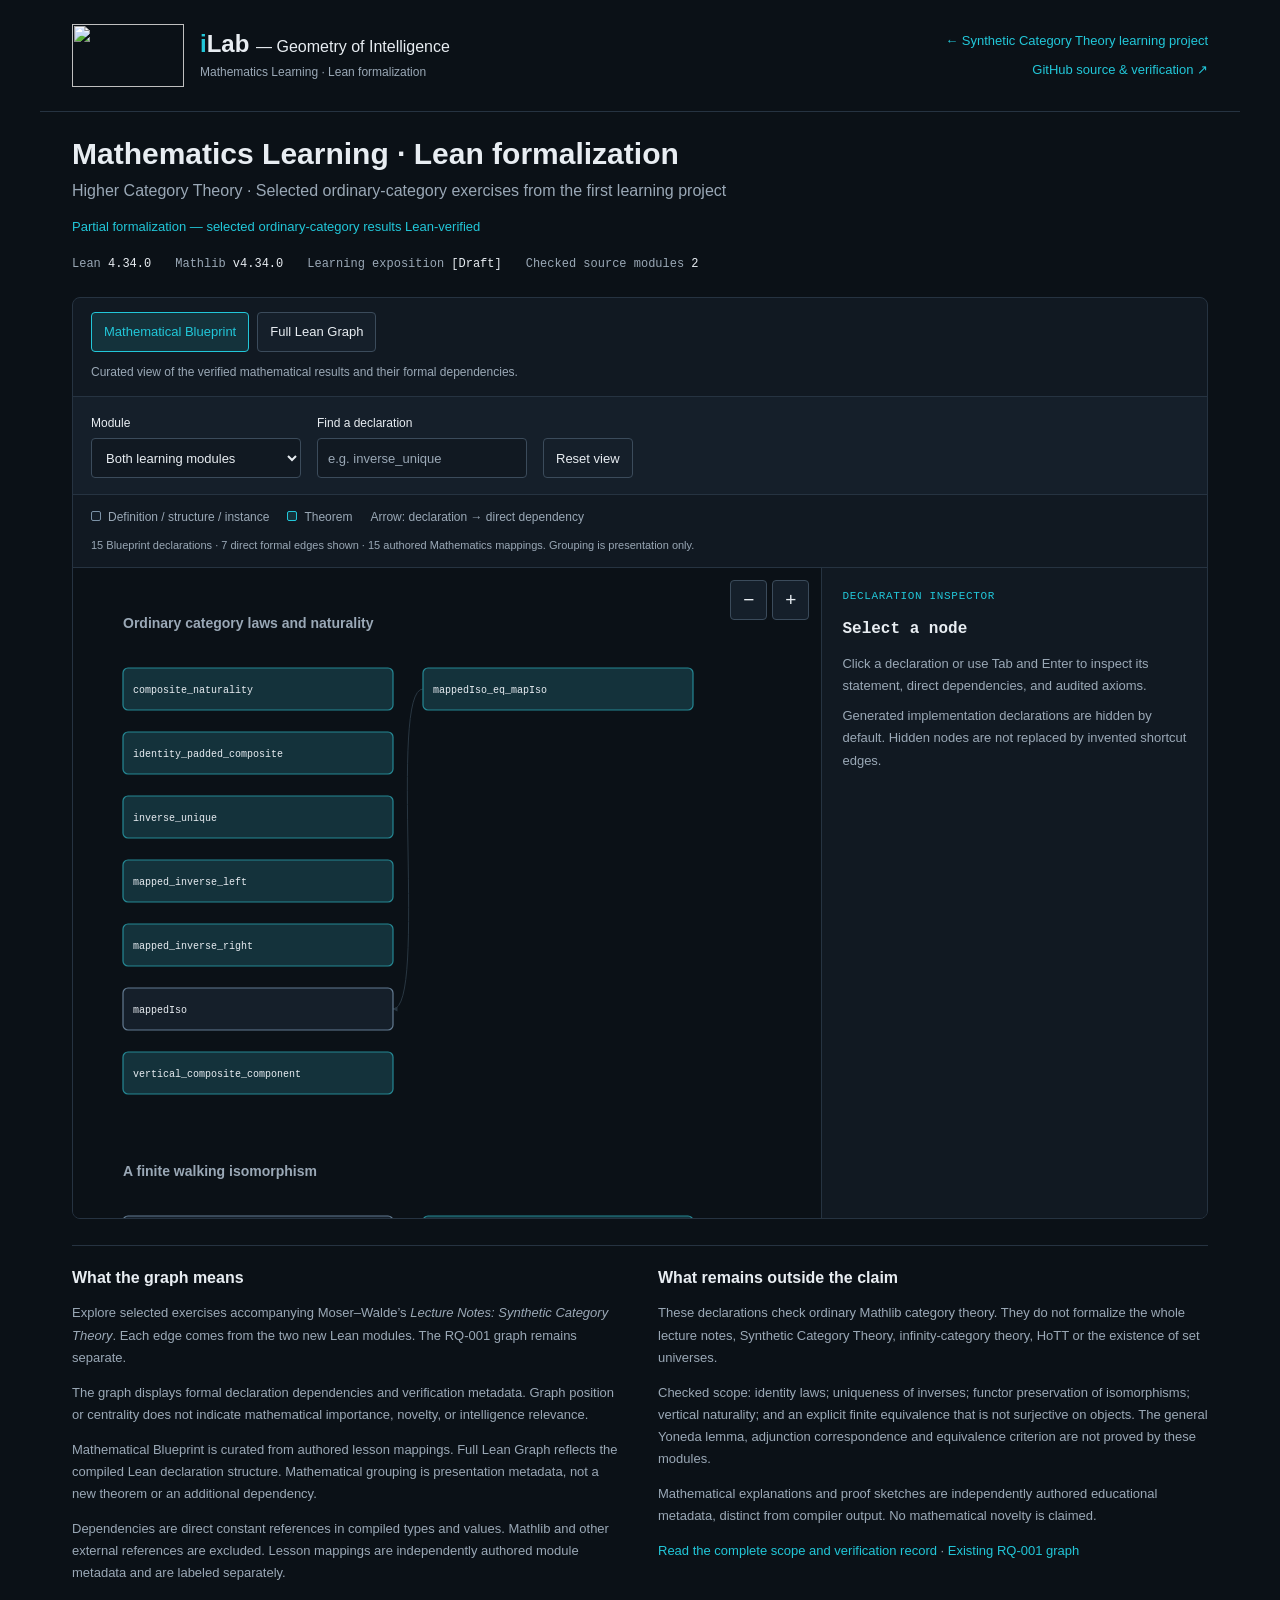
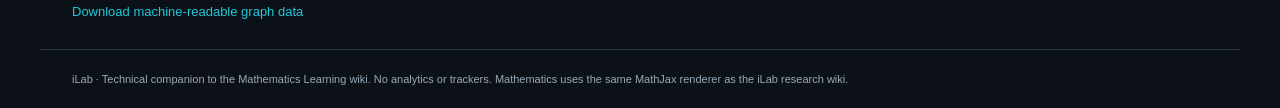
==== docs/formalization/mathematics-learning/index.html @ 1bcff3dd "Publish learning coverage, verified graph and reproducible audit evidence" ====
<!doctype html>
<html lang="en"><head><meta charset="utf-8"><meta name="viewport" content="width=device-width,initial-scale=1"><meta name="description" content="Selected ordinary category-theory exercises: checked Lean declarations, source mappings and axiom audits."><title>Mathematics Learning · Lean formalization | iLab</title><link rel="stylesheet" href="style.css"><script src="mathematics-view.js" defer></script><script src="blueprint-view.js" defer></script><script src="app.js" defer></script></head>
<body><header><a href="https://iontlab.org/" class="brand"><img src="https://iontlab.org/lib/exe/fetch.php?media=wiki:logo.png" width="112" height="63" alt=""><span class="brand-copy"><span class="wordmark"><span class="brand-i">i</span>Lab <span class="brand-name">— Geometry of Intelligence</span></span><span class="artifact-label">Mathematics Learning · Lean formalization</span></span></a><nav aria-label="Artifact navigation"><a href="https://iontlab.org/doku.php?id=mathematics_learning:higher_category_theory:synthetic_category_theory:start">← Synthetic Category Theory learning project</a><a href="https://github.com/iontlab/geometry-of-intelligence/tree/codex/mathematics-learning/formalization/mathematics-learning">GitHub source & verification ↗</a></nav></header>
<main><h1>Mathematics Learning · Lean formalization</h1><p class="subtitle">Higher Category Theory · Selected ordinary-category exercises from the first learning project</p><p class="status">Partial formalization — selected ordinary-category results Lean-verified</p><div class="facts"><span>Lean <b>4.34.0</b></span><span>Mathlib <b>v4.34.0</b></span><span>Learning exposition <b>[Draft]</b></span><span>Checked source modules <b>2</b></span></div>
<section class="explorer" aria-label="Formal declaration explorer"><div class="graph-modes" role="group" aria-label="Graph mode"><button id="mode-blueprint" type="button" aria-pressed="true">Mathematical Blueprint</button><button id="mode-lean" type="button" aria-pressed="false">Full Lean Graph</button><p id="mode-description">Curated view of the verified mathematical results and their formal dependencies.</p></div><div class="toolbar"><label>Module<select id="module"><option value="all">Both learning modules</option></select></label><label>Find a declaration<input id="search" type="search" placeholder="e.g. inverse_unique"></label><label class="check" id="generated-control" hidden><input id="generated" type="checkbox">Show generated declarations</label><button id="reset" type="button">Reset view</button></div><div class="legend"><span><i class="def"></i>Definition / structure / instance</span><span><i class="thm"></i>Theorem</span><span>Arrow: declaration → direct dependency</span></div><p id="count" role="status">Loading compiled metadata…</p><div class="workspace"><div class="diagram"><div class="zoom"><button id="zoom-out" aria-label="Zoom out">−</button><button id="zoom-in" aria-label="Zoom in">+</button></div><div id="viewport" tabindex="0" aria-label="Scrollable dependency graph"><svg id="graph" role="group" aria-label="Project-local Lean dependency graph"></svg></div></div><aside id="detail" aria-label="Declaration details"><div class="detail-label">DECLARATION INSPECTOR</div><h2>Select a node</h2><p>Click a declaration or use Tab and Enter to inspect its statement, direct dependencies, and audited axioms.</p><p>Generated implementation declarations are hidden by default. Hidden nodes are not replaced by invented shortcut edges.</p></aside></div></section>
<section class="notes"><div><h2>What the graph means</h2><p class="intro">Explore selected exercises accompanying Moser–Walde’s <em>Lecture Notes: Synthetic Category Theory</em>. Each edge comes from the two new Lean modules. The RQ-001 graph remains separate.</p><p id="disclaimer">The graph displays formal declaration dependencies and verification metadata. Graph position or centrality does not indicate mathematical importance, novelty, or intelligence relevance.</p><p>Mathematical Blueprint is curated from authored lesson mappings. Full Lean Graph reflects the compiled Lean declaration structure. Mathematical grouping is presentation metadata, not a new theorem or an additional dependency.</p><p>Dependencies are direct constant references in compiled types and values. Mathlib and other external references are excluded. Lesson mappings are independently authored module metadata and are labeled separately.</p><a href="data.json">Download machine-readable graph data</a></div><div><h2>What remains outside the claim</h2><p class="scope">These declarations check ordinary Mathlib category theory. They do not formalize the whole lecture notes, Synthetic Category Theory, infinity-category theory, HoTT or the existence of set universes.</p><p>Checked scope: identity laws; uniqueness of inverses; functor preservation of isomorphisms; vertical naturality; and an explicit finite equivalence that is not surjective on objects. The general Yoneda lemma, adjunction correspondence and equivalence criterion are not proved by these modules.</p><p>Mathematical explanations and proof sketches are independently authored educational metadata, distinct from compiler output. No mathematical novelty is claimed.</p><p><a href="https://iontlab.org/doku.php?id=mathematics_learning:higher_category_theory:synthetic_category_theory:verification">Read the complete scope and verification record</a> · <a href="https://iontlab.org/formalization/rq001/">Existing RQ-001 graph</a></p></div></section></main><footer>iLab · Technical companion to the Mathematics Learning wiki. No analytics or trackers. Mathematics uses the same MathJax renderer as the iLab research wiki.</footer></body></html>
---- docs/formalization/mathematics-learning/style.css ----
/* Artifact-local tokens matched to the live iLab DokuWiki skin, 2026-09-21. */
/* Declaration-view extension: preserve the existing graph and page skin. */
[hidden]{display:none!important}
.graph-modes{display:flex;flex-wrap:wrap;gap:8px;padding:14px 18px;border-bottom:1px solid var(--line)}
.graph-modes [aria-pressed=true]{color:var(--cyan);border-color:var(--cyan);background:#14323b}
#mode-description{flex-basis:100%;font-size:12px;color:var(--muted);margin:2px 0 0}
.detail-tabs{display:flex;flex-wrap:wrap;gap:4px;margin:16px 0;border-bottom:1px solid var(--line);padding-bottom:8px}
.detail-tabs button{flex:1;padding:8px 9px;font-size:12px}
.detail-tabs [aria-selected=true]{color:var(--cyan);border-color:var(--cyan);background:#14323b}
#detail [role=tabpanel]{min-width:0}#detail [role=tabpanel]>a{font-size:13px}
#detail .mathematics-body p{color:var(--ink);line-height:1.8}
#detail .mathematics-body .math-provenance{color:var(--muted);font-size:11px;border-top:1px solid var(--line);padding-top:12px;margin-top:20px}
.mathematics-body{min-width:0}.math-equation{overflow-x:auto;max-width:100%;padding-block:4px}
.mathematics-body mjx-container{max-width:100%}.mathematics-body mjx-container[display=true]{overflow-x:auto;overflow-y:hidden;padding-block:4px}
.universal-property{border-left:2px solid var(--cyan);padding-left:12px;margin-block:16px}
:root{color-scheme:dark;--bg:#0b1117;--surface:#111922;--raised:#151f2a;--ink:#e8edf2;--muted:#9aa8b6;--line:#263341;--cyan:#22c7d9;--orange:#ff6a4d;--code:#c8e8ee;--mono:"Cascadia Code",SFMono-Regular,Consolas,"Liberation Mono",monospace}
*{box-sizing:border-box}
body{margin:0;background:var(--bg);color:var(--ink);font:16px/1.7 -apple-system,BlinkMacSystemFont,"Segoe UI",sans-serif}
a{color:var(--cyan);text-decoration:none;text-underline-offset:3px}a:hover{text-decoration:underline}
header,main,footer{width:100%;max-width:1200px;margin-inline:auto;padding-inline:32px}
header{display:flex;align-items:center;justify-content:space-between;gap:24px;padding-block:24px}
.brand{display:flex;align-items:center;gap:16px;color:var(--ink);min-width:0}.brand:hover{text-decoration:none}.brand img{display:block;object-fit:contain;flex:0 0 auto}.brand-copy{display:flex;flex-direction:column;gap:3px}.wordmark{font-size:24px;font-weight:700;line-height:1.3}.brand-i{color:var(--cyan)}.brand-name{font-size:16px;font-weight:500}.artifact-label{font-size:12px;color:var(--muted)}
nav{display:flex;flex-direction:column;align-items:flex-end;gap:6px;font-size:13px;flex-shrink:0}
main{padding-top:22px;padding-bottom:24px;border-top:1px solid var(--line)}
h1{margin:0 0 4px;font-size:30px;line-height:1.3;font-weight:650}.subtitle{margin:0 0 12px;font-size:16px;color:var(--muted)}.status{margin:0 0 12px;font-size:13px;color:var(--cyan)}
.intro,.scope{max-width:1000px;margin:6px 0;font-size:13px;color:var(--muted)}.facts{display:flex;gap:24px;flex-wrap:wrap;margin:16px 0 22px;font:12px/1.7 var(--mono);color:var(--muted)}.facts b{color:var(--ink);font-weight:500}
.explorer{border:1px solid var(--line);background:var(--surface);border-radius:8px;overflow:hidden}.toolbar{display:flex;gap:16px;align-items:end;flex-wrap:wrap;padding:16px 18px;background:var(--raised);border-bottom:1px solid var(--line)}
label{display:flex;flex-direction:column;gap:5px;font-size:12px;font-weight:500}select,input[type=search]{height:40px;border:1px solid #3b4b5b;border-radius:4px;background:var(--surface);color:var(--ink);padding:6px 10px;font:13px -apple-system,BlinkMacSystemFont,"Segoe UI",sans-serif;max-width:100%;min-width:210px}input::placeholder{color:var(--muted)}label.check{flex-direction:row;align-items:center;min-height:40px;font-weight:400;color:var(--muted)}input[type=checkbox]{accent-color:var(--cyan);width:15px;height:15px}
button{cursor:pointer;background:var(--raised);border:1px solid #3b4b5b;border-radius:4px;min-height:40px;padding:7px 12px;color:var(--ink);font:13px -apple-system,BlinkMacSystemFont,"Segoe UI",sans-serif}button:hover{border-color:var(--cyan);color:var(--cyan)}:focus-visible{outline:2px solid var(--cyan);outline-offset:3px}
.legend{display:flex;gap:18px;flex-wrap:wrap;font-size:12px;padding:12px 18px 0;color:var(--muted)}.legend i{display:inline-block;width:10px;height:10px;margin-right:7px;border-radius:2px}.def{background:var(--raised);border:1px solid #7b91a6}.thm{background:#14323b;border:1px solid var(--cyan)}#count{margin:8px 0 12px;padding:0 18px;font-size:11px;color:var(--muted)}
.workspace{display:grid;grid-template-columns:minmax(0,1fr) minmax(310px,34%);border-top:1px solid var(--line)}.diagram{position:relative;min-width:0;background:var(--bg)}#viewport{height:650px;overflow:auto;overscroll-behavior:contain;padding:25px;scrollbar-color:#425568 var(--bg)}#graph{display:block;max-width:none}.zoom{position:absolute;right:12px;top:12px;display:flex;gap:5px;z-index:2}.zoom button{font-size:19px;padding:0 12px}
#detail{min-width:0;padding:20px;border-left:1px solid var(--line);background:var(--surface);max-height:650px;overflow:auto;overflow-wrap:anywhere;scrollbar-color:#425568 var(--surface)}.detail-label{font:11px/1.6 var(--mono);letter-spacing:.06em;color:var(--cyan)}h2{font-size:19px;line-height:1.4}#detail h2{margin:12px 0;font:600 16px/1.5 var(--mono)}#detail h3{font-size:12px;font-weight:600;letter-spacing:.04em;margin:22px 0 8px;padding-bottom:6px;border-bottom:1px solid var(--line);color:var(--ink)}#detail p,#detail li,#detail>a{font-size:13px}#detail p{margin:8px 0;color:var(--muted)}#detail pre{font:12px/1.7 var(--mono);color:var(--code);white-space:pre-wrap;overflow-wrap:anywhere;background:#1b2834;border:1px solid var(--line);padding:12px;border-radius:4px}#detail ul{padding-left:16px}#detail li::marker{color:var(--muted)}#detail li button{border:0;background:transparent;text-align:left;padding:4px 0;min-height:28px;font:12px/1.6 var(--mono);color:var(--cyan);overflow-wrap:anywhere;max-width:100%}#detail li button:hover{text-decoration:underline}
.node{cursor:pointer}.node rect{fill:var(--raised);stroke:#637b91;stroke-width:1.2}.node.theorem rect{fill:#14323b;stroke:#258894}.node text{fill:var(--ink);font:10px var(--mono);pointer-events:none}.node:hover rect,.node:focus rect{stroke:var(--cyan);stroke-width:2}.node.selected rect{stroke:var(--cyan);stroke-width:3;fill:#19343f}.edge{fill:none;stroke:#607c91;stroke-width:1;opacity:.35}.edge.active{stroke:var(--cyan);stroke-width:2;opacity:.85}#arrow path{fill:#607c91}.module-label{font:600 14px -apple-system,BlinkMacSystemFont,"Segoe UI",sans-serif;fill:var(--muted)}
.notes{display:grid;grid-template-columns:1fr 1fr;gap:36px;margin-top:26px;padding-top:8px;border-top:1px solid var(--line)}.notes h2{font-size:16px}.notes p,.notes a{font-size:13px}.notes p{color:var(--muted)}footer{border-top:1px solid var(--line);padding-block:20px;font-size:11px;color:var(--muted)}
@media(max-width:900px){header{flex-wrap:wrap;gap:14px}nav{flex-direction:row;flex-wrap:wrap;align-items:center;gap:12px 24px}}
@media(max-width:760px){header,main,footer{padding-inline:18px}header{padding-block:18px}.brand{gap:12px}.brand img{width:80px;height:45px}.wordmark{font-size:22px}.brand-name{display:block;font-size:13px}nav{gap:2px 16px;font-size:12px}nav a{padding-block:6px}h1{font-size:25px}.subtitle{font-size:14px}.facts{gap:6px 18px}.toolbar{padding:14px;gap:12px}.toolbar label:not(.check){width:100%}select,input[type=search]{width:100%;min-width:0}.workspace{grid-template-columns:1fr}#viewport{height:420px}#detail{border-left:0;border-top:1px solid var(--line);max-height:none;padding:18px}#detail li button{min-height:36px}.notes{grid-template-columns:1fr;gap:8px}.legend{gap:8px 14px}}
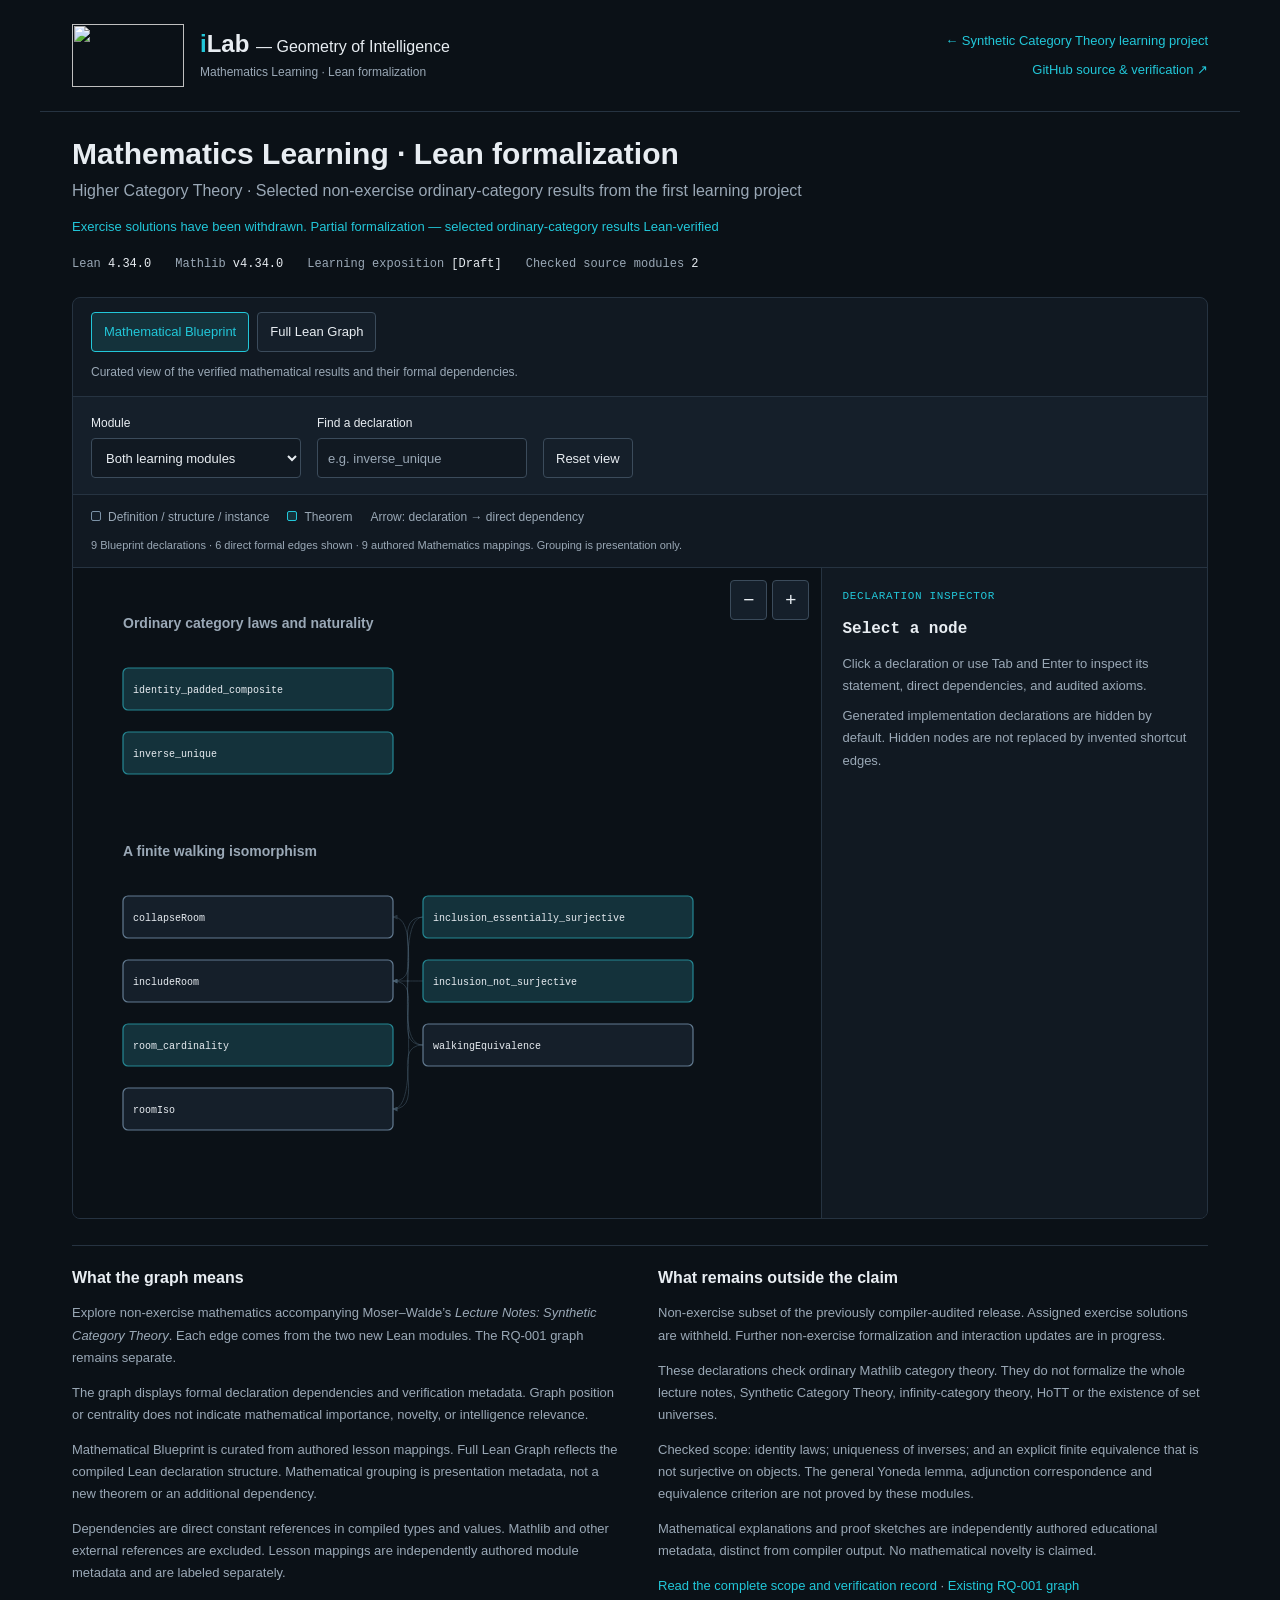
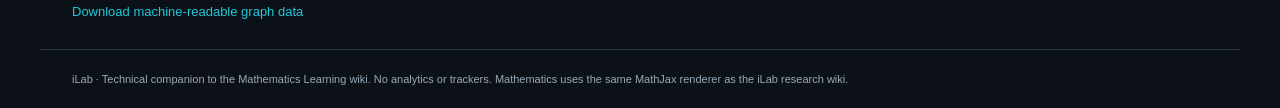
==== commit aa081fdf: "Publish exercise exclusions and retain audited non-exercise graph" ====
--- a/docs/formalization/mathematics-learning/index.html
+++ b/docs/formalization/mathematics-learning/index.html
@@ -1,6 +1,6 @@
 <!doctype html>
-<html lang="en"><head><meta charset="utf-8"><meta name="viewport" content="width=device-width,initial-scale=1"><meta name="description" content="Selected ordinary category-theory exercises: checked Lean declarations, source mappings and axiom audits."><title>Mathematics Learning · Lean formalization | iLab</title><link rel="stylesheet" href="style.css"><script src="mathematics-view.js" defer></script><script src="blueprint-view.js" defer></script><script src="app.js" defer></script></head>
+<html lang="en"><head><meta charset="utf-8"><meta name="viewport" content="width=device-width,initial-scale=1"><meta name="description" content="Selected non-exercise ordinary category theory: checked Lean declarations, source mappings and axiom audits."><title>Mathematics Learning · Lean formalization | iLab</title><link rel="stylesheet" href="style.css"><script src="mathematics-view.js?release=20261018-exercise-exclusion" defer></script><script src="blueprint-view.js" defer></script><script src="app.js?release=20261018-exercise-exclusion" defer></script></head>
 <body><header><a href="https://iontlab.org/" class="brand"><img src="https://iontlab.org/lib/exe/fetch.php?media=wiki:logo.png" width="112" height="63" alt=""><span class="brand-copy"><span class="wordmark"><span class="brand-i">i</span>Lab <span class="brand-name">— Geometry of Intelligence</span></span><span class="artifact-label">Mathematics Learning · Lean formalization</span></span></a><nav aria-label="Artifact navigation"><a href="https://iontlab.org/doku.php?id=mathematics_learning:higher_category_theory:synthetic_category_theory:start">← Synthetic Category Theory learning project</a><a href="https://github.com/iontlab/geometry-of-intelligence/tree/codex/mathematics-learning/formalization/mathematics-learning">GitHub source & verification ↗</a></nav></header>
-<main><h1>Mathematics Learning · Lean formalization</h1><p class="subtitle">Higher Category Theory · Selected ordinary-category exercises from the first learning project</p><p class="status">Partial formalization — selected ordinary-category results Lean-verified</p><div class="facts"><span>Lean <b>4.34.0</b></span><span>Mathlib <b>v4.34.0</b></span><span>Learning exposition <b>[Draft]</b></span><span>Checked source modules <b>2</b></span></div>
+<main><h1>Mathematics Learning · Lean formalization</h1><p class="subtitle">Higher Category Theory · Selected non-exercise ordinary-category results from the first learning project</p><p class="status">Exercise solutions have been withdrawn. Partial formalization — selected ordinary-category results Lean-verified</p><div class="facts"><span>Lean <b>4.34.0</b></span><span>Mathlib <b>v4.34.0</b></span><span>Learning exposition <b>[Draft]</b></span><span>Checked source modules <b>2</b></span></div>
 <section class="explorer" aria-label="Formal declaration explorer"><div class="graph-modes" role="group" aria-label="Graph mode"><button id="mode-blueprint" type="button" aria-pressed="true">Mathematical Blueprint</button><button id="mode-lean" type="button" aria-pressed="false">Full Lean Graph</button><p id="mode-description">Curated view of the verified mathematical results and their formal dependencies.</p></div><div class="toolbar"><label>Module<select id="module"><option value="all">Both learning modules</option></select></label><label>Find a declaration<input id="search" type="search" placeholder="e.g. inverse_unique"></label><label class="check" id="generated-control" hidden><input id="generated" type="checkbox">Show generated declarations</label><button id="reset" type="button">Reset view</button></div><div class="legend"><span><i class="def"></i>Definition / structure / instance</span><span><i class="thm"></i>Theorem</span><span>Arrow: declaration → direct dependency</span></div><p id="count" role="status">Loading compiled metadata…</p><div class="workspace"><div class="diagram"><div class="zoom"><button id="zoom-out" aria-label="Zoom out">−</button><button id="zoom-in" aria-label="Zoom in">+</button></div><div id="viewport" tabindex="0" aria-label="Scrollable dependency graph"><svg id="graph" role="group" aria-label="Project-local Lean dependency graph"></svg></div></div><aside id="detail" aria-label="Declaration details"><div class="detail-label">DECLARATION INSPECTOR</div><h2>Select a node</h2><p>Click a declaration or use Tab and Enter to inspect its statement, direct dependencies, and audited axioms.</p><p>Generated implementation declarations are hidden by default. Hidden nodes are not replaced by invented shortcut edges.</p></aside></div></section>
-<section class="notes"><div><h2>What the graph means</h2><p class="intro">Explore selected exercises accompanying Moser–Walde’s <em>Lecture Notes: Synthetic Category Theory</em>. Each edge comes from the two new Lean modules. The RQ-001 graph remains separate.</p><p id="disclaimer">The graph displays formal declaration dependencies and verification metadata. Graph position or centrality does not indicate mathematical importance, novelty, or intelligence relevance.</p><p>Mathematical Blueprint is curated from authored lesson mappings. Full Lean Graph reflects the compiled Lean declaration structure. Mathematical grouping is presentation metadata, not a new theorem or an additional dependency.</p><p>Dependencies are direct constant references in compiled types and values. Mathlib and other external references are excluded. Lesson mappings are independently authored module metadata and are labeled separately.</p><a href="data.json">Download machine-readable graph data</a></div><div><h2>What remains outside the claim</h2><p class="scope">These declarations check ordinary Mathlib category theory. They do not formalize the whole lecture notes, Synthetic Category Theory, infinity-category theory, HoTT or the existence of set universes.</p><p>Checked scope: identity laws; uniqueness of inverses; functor preservation of isomorphisms; vertical naturality; and an explicit finite equivalence that is not surjective on objects. The general Yoneda lemma, adjunction correspondence and equivalence criterion are not proved by these modules.</p><p>Mathematical explanations and proof sketches are independently authored educational metadata, distinct from compiler output. No mathematical novelty is claimed.</p><p><a href="https://iontlab.org/doku.php?id=mathematics_learning:higher_category_theory:synthetic_category_theory:verification">Read the complete scope and verification record</a> · <a href="https://iontlab.org/formalization/rq001/">Existing RQ-001 graph</a></p></div></section></main><footer>iLab · Technical companion to the Mathematics Learning wiki. No analytics or trackers. Mathematics uses the same MathJax renderer as the iLab research wiki.</footer></body></html>
+<section class="notes"><div><h2>What the graph means</h2><p class="intro">Explore non-exercise mathematics accompanying Moser–Walde’s <em>Lecture Notes: Synthetic Category Theory</em>. Each edge comes from the two new Lean modules. The RQ-001 graph remains separate.</p><p id="disclaimer">The graph displays formal declaration dependencies and verification metadata. Graph position or centrality does not indicate mathematical importance, novelty, or intelligence relevance.</p><p>Mathematical Blueprint is curated from authored lesson mappings. Full Lean Graph reflects the compiled Lean declaration structure. Mathematical grouping is presentation metadata, not a new theorem or an additional dependency.</p><p>Dependencies are direct constant references in compiled types and values. Mathlib and other external references are excluded. Lesson mappings are independently authored module metadata and are labeled separately.</p><a href="data.json">Download machine-readable graph data</a></div><div><h2>What remains outside the claim</h2><p>Non-exercise subset of the previously compiler-audited release. Assigned exercise solutions are withheld. Further non-exercise formalization and interaction updates are in progress.</p><p class="scope">These declarations check ordinary Mathlib category theory. They do not formalize the whole lecture notes, Synthetic Category Theory, infinity-category theory, HoTT or the existence of set universes.</p><p>Checked scope: identity laws; uniqueness of inverses; and an explicit finite equivalence that is not surjective on objects. The general Yoneda lemma, adjunction correspondence and equivalence criterion are not proved by these modules.</p><p>Mathematical explanations and proof sketches are independently authored educational metadata, distinct from compiler output. No mathematical novelty is claimed.</p><p><a href="https://iontlab.org/doku.php?id=mathematics_learning:higher_category_theory:synthetic_category_theory:verification">Read the complete scope and verification record</a> · <a href="https://iontlab.org/formalization/rq001/">Existing RQ-001 graph</a></p></div></section></main><footer>iLab · Technical companion to the Mathematics Learning wiki. No analytics or trackers. Mathematics uses the same MathJax renderer as the iLab research wiki.</footer></body></html>
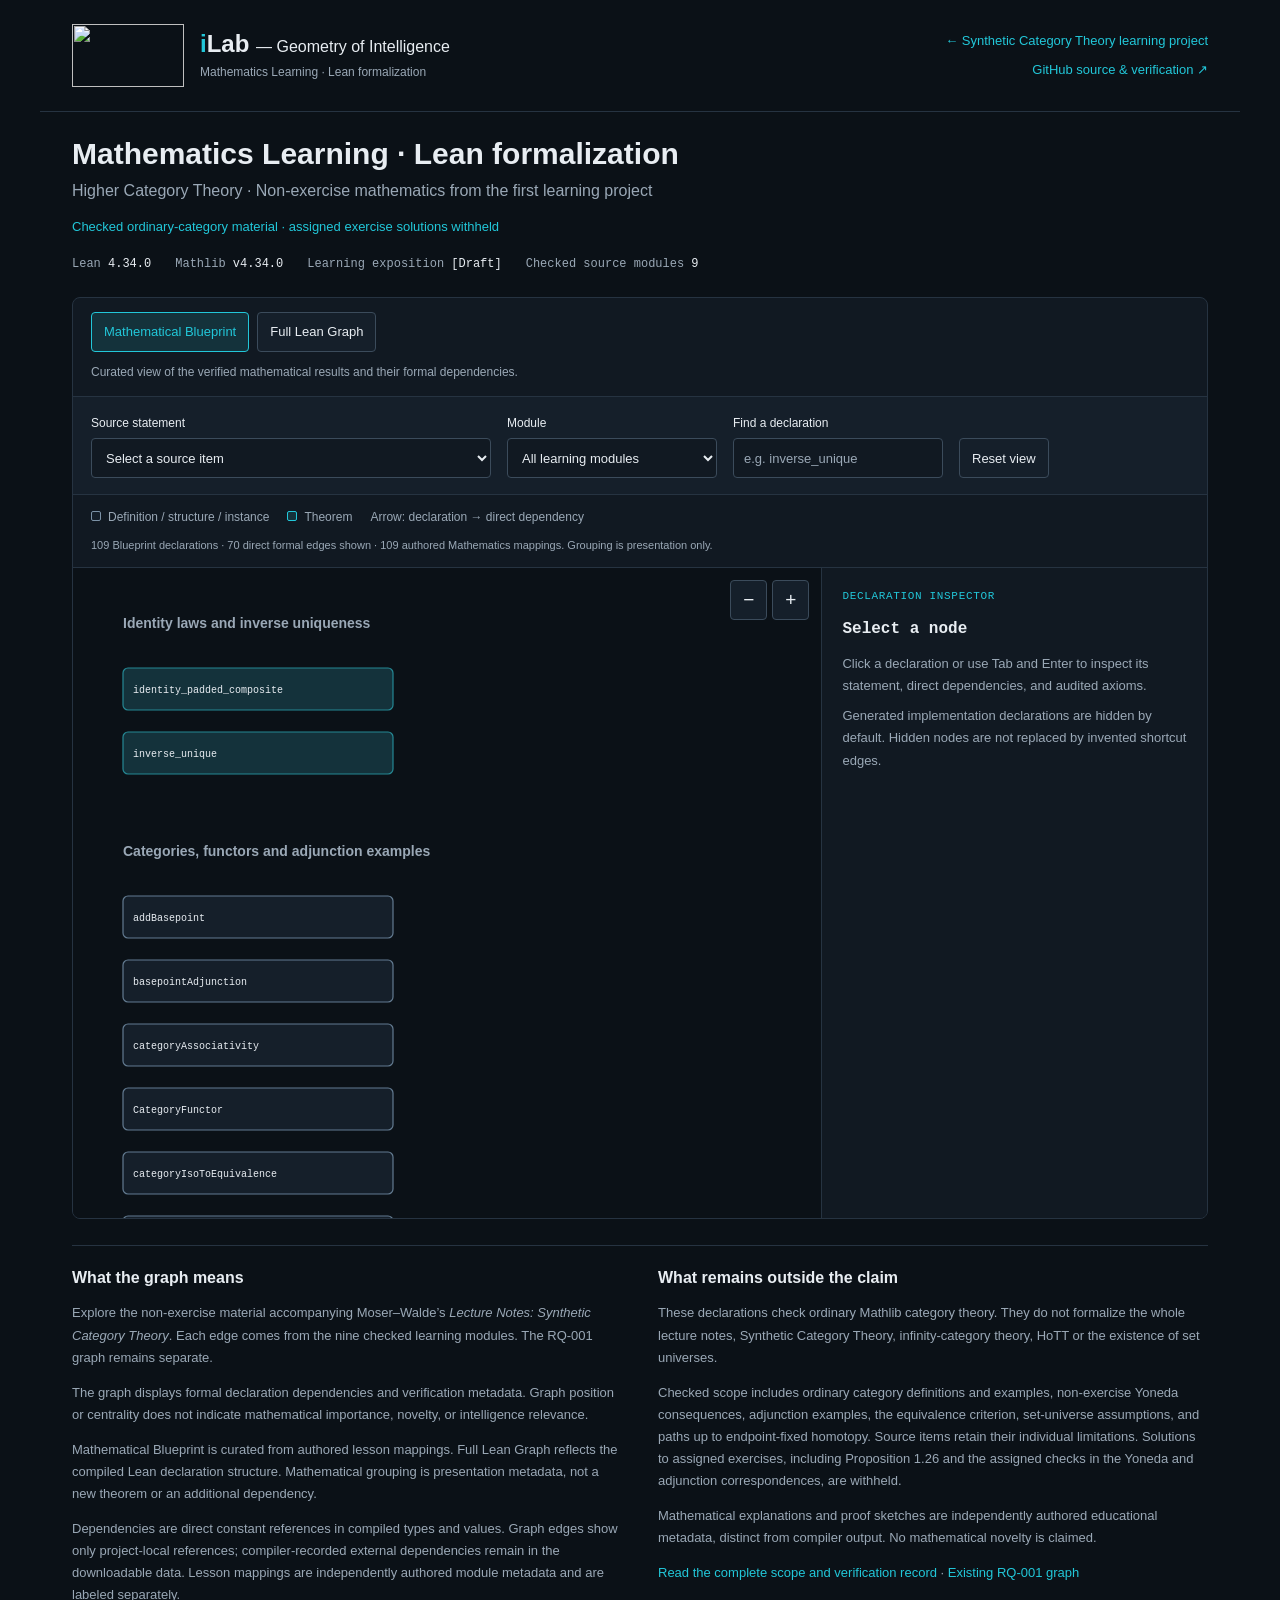
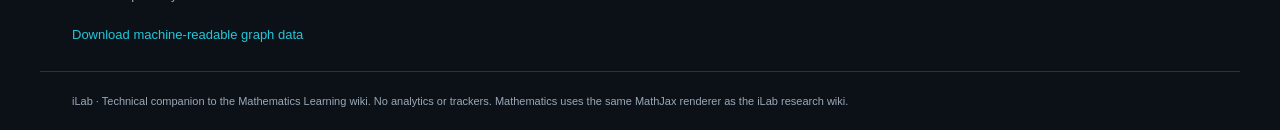
==== commit 9ad9b996: "Publish source-bound learning panels and audited non-exercise graph" ====
--- a/docs/formalization/mathematics-learning/index.html
+++ b/docs/formalization/mathematics-learning/index.html
@@ -1,6 +1,6 @@
 <!doctype html>
-<html lang="en"><head><meta charset="utf-8"><meta name="viewport" content="width=device-width,initial-scale=1"><meta name="description" content="Selected non-exercise ordinary category theory: checked Lean declarations, source mappings and axiom audits."><title>Mathematics Learning · Lean formalization | iLab</title><link rel="stylesheet" href="style.css"><script src="mathematics-view.js?release=20261018-exercise-exclusion" defer></script><script src="blueprint-view.js" defer></script><script src="app.js?release=20261018-exercise-exclusion" defer></script></head>
-<body><header><a href="https://iontlab.org/" class="brand"><img src="https://iontlab.org/lib/exe/fetch.php?media=wiki:logo.png" width="112" height="63" alt=""><span class="brand-copy"><span class="wordmark"><span class="brand-i">i</span>Lab <span class="brand-name">— Geometry of Intelligence</span></span><span class="artifact-label">Mathematics Learning · Lean formalization</span></span></a><nav aria-label="Artifact navigation"><a href="https://iontlab.org/doku.php?id=mathematics_learning:higher_category_theory:synthetic_category_theory:start">← Synthetic Category Theory learning project</a><a href="https://github.com/iontlab/geometry-of-intelligence/tree/codex/mathematics-learning/formalization/mathematics-learning">GitHub source & verification ↗</a></nav></header>
-<main><h1>Mathematics Learning · Lean formalization</h1><p class="subtitle">Higher Category Theory · Selected non-exercise ordinary-category results from the first learning project</p><p class="status">Exercise solutions have been withdrawn. Partial formalization — selected ordinary-category results Lean-verified</p><div class="facts"><span>Lean <b>4.34.0</b></span><span>Mathlib <b>v4.34.0</b></span><span>Learning exposition <b>[Draft]</b></span><span>Checked source modules <b>2</b></span></div>
-<section class="explorer" aria-label="Formal declaration explorer"><div class="graph-modes" role="group" aria-label="Graph mode"><button id="mode-blueprint" type="button" aria-pressed="true">Mathematical Blueprint</button><button id="mode-lean" type="button" aria-pressed="false">Full Lean Graph</button><p id="mode-description">Curated view of the verified mathematical results and their formal dependencies.</p></div><div class="toolbar"><label>Module<select id="module"><option value="all">Both learning modules</option></select></label><label>Find a declaration<input id="search" type="search" placeholder="e.g. inverse_unique"></label><label class="check" id="generated-control" hidden><input id="generated" type="checkbox">Show generated declarations</label><button id="reset" type="button">Reset view</button></div><div class="legend"><span><i class="def"></i>Definition / structure / instance</span><span><i class="thm"></i>Theorem</span><span>Arrow: declaration → direct dependency</span></div><p id="count" role="status">Loading compiled metadata…</p><div class="workspace"><div class="diagram"><div class="zoom"><button id="zoom-out" aria-label="Zoom out">−</button><button id="zoom-in" aria-label="Zoom in">+</button></div><div id="viewport" tabindex="0" aria-label="Scrollable dependency graph"><svg id="graph" role="group" aria-label="Project-local Lean dependency graph"></svg></div></div><aside id="detail" aria-label="Declaration details"><div class="detail-label">DECLARATION INSPECTOR</div><h2>Select a node</h2><p>Click a declaration or use Tab and Enter to inspect its statement, direct dependencies, and audited axioms.</p><p>Generated implementation declarations are hidden by default. Hidden nodes are not replaced by invented shortcut edges.</p></aside></div></section>
-<section class="notes"><div><h2>What the graph means</h2><p class="intro">Explore non-exercise mathematics accompanying Moser–Walde’s <em>Lecture Notes: Synthetic Category Theory</em>. Each edge comes from the two new Lean modules. The RQ-001 graph remains separate.</p><p id="disclaimer">The graph displays formal declaration dependencies and verification metadata. Graph position or centrality does not indicate mathematical importance, novelty, or intelligence relevance.</p><p>Mathematical Blueprint is curated from authored lesson mappings. Full Lean Graph reflects the compiled Lean declaration structure. Mathematical grouping is presentation metadata, not a new theorem or an additional dependency.</p><p>Dependencies are direct constant references in compiled types and values. Mathlib and other external references are excluded. Lesson mappings are independently authored module metadata and are labeled separately.</p><a href="data.json">Download machine-readable graph data</a></div><div><h2>What remains outside the claim</h2><p>Non-exercise subset of the previously compiler-audited release. Assigned exercise solutions are withheld. Further non-exercise formalization and interaction updates are in progress.</p><p class="scope">These declarations check ordinary Mathlib category theory. They do not formalize the whole lecture notes, Synthetic Category Theory, infinity-category theory, HoTT or the existence of set universes.</p><p>Checked scope: identity laws; uniqueness of inverses; and an explicit finite equivalence that is not surjective on objects. The general Yoneda lemma, adjunction correspondence and equivalence criterion are not proved by these modules.</p><p>Mathematical explanations and proof sketches are independently authored educational metadata, distinct from compiler output. No mathematical novelty is claimed.</p><p><a href="https://iontlab.org/doku.php?id=mathematics_learning:higher_category_theory:synthetic_category_theory:verification">Read the complete scope and verification record</a> · <a href="https://iontlab.org/formalization/rq001/">Existing RQ-001 graph</a></p></div></section></main><footer>iLab · Technical companion to the Mathematics Learning wiki. No analytics or trackers. Mathematics uses the same MathJax renderer as the iLab research wiki.</footer></body></html>
+<html lang="en"><head><meta charset="utf-8"><meta name="viewport" content="width=device-width,initial-scale=1"><meta name="description" content="Non-exercise category theory: checked Lean declarations, source-specific explanations and axiom audits."><title>Mathematics Learning · Lean formalization | iLab</title><link rel="stylesheet" href="style.css?v=learning-non-exercise-20261018-r2"><link rel="stylesheet" href="explanations/explanations.css?v=learning-non-exercise-20261018-r2"><script src="explanations/renderer.js?v=learning-non-exercise-20261018-r2" defer></script><script src="explanations/graph-adapter.js?v=learning-non-exercise-20261018-r2" defer></script><script src="explanations/statement-adapter.js?v=learning-non-exercise-20261018-r2" defer></script><script src="mathematics-view.js?v=learning-non-exercise-20261018-r2" defer></script><script src="blueprint-view.js?v=learning-non-exercise-20261018-r2" defer></script><script src="app.js?v=learning-non-exercise-20261018-r2" defer></script></head>
+<body><header><a href="https://iontlab.org/" class="brand"><img src="https://iontlab.org/lib/exe/fetch.php?media=wiki:logo.png" width="112" height="63" alt=""><span class="brand-copy"><span class="wordmark"><span class="brand-i">i</span>Lab <span class="brand-name">— Geometry of Intelligence</span></span><span class="artifact-label">Mathematics Learning · Lean formalization</span></span></a><nav aria-label="Artifact navigation"><a href="https://iontlab.org/doku.php?id=mathematics_learning:higher_category_theory:synthetic_category_theory:start">← Synthetic Category Theory learning project</a><a href="https://github.com/iontlab/geometry-of-intelligence/tree/main/formalization/mathematics-learning">GitHub source & verification ↗</a></nav></header>
+<main><h1>Mathematics Learning · Lean formalization</h1><p class="subtitle">Higher Category Theory · Non-exercise mathematics from the first learning project</p><p class="status">Checked ordinary-category material · assigned exercise solutions withheld</p><div class="facts"><span>Lean <b>4.34.0</b></span><span>Mathlib <b>v4.34.0</b></span><span>Learning exposition <b>[Draft]</b></span><span>Checked source modules <b>9</b></span></div>
+<section class="explorer" aria-label="Formal declaration explorer"><div class="graph-modes" role="group" aria-label="Graph mode"><button id="mode-blueprint" type="button" aria-pressed="true">Mathematical Blueprint</button><button id="mode-lean" type="button" aria-pressed="false">Full Lean Graph</button><p id="mode-description">Curated view of the verified mathematical results and their formal dependencies.</p></div><div class="toolbar"><label>Source statement<select id="statement" disabled><option value="">Select a source item</option></select></label><label>Module<select id="module"><option value="all">All learning modules</option></select></label><label>Find a declaration<input id="search" type="search" placeholder="e.g. inverse_unique"></label><label class="check" id="generated-control" hidden><input id="generated" type="checkbox">Show generated declarations</label><button id="reset" type="button">Reset view</button></div><div class="legend"><span><i class="def"></i>Definition / structure / instance</span><span><i class="thm"></i>Theorem</span><span>Arrow: declaration → direct dependency</span></div><p id="count" role="status">Loading compiled metadata…</p><div class="workspace"><div class="diagram"><div class="zoom"><button id="zoom-out" aria-label="Zoom out">−</button><button id="zoom-in" aria-label="Zoom in">+</button></div><div id="viewport" tabindex="0" aria-label="Scrollable dependency graph"><svg id="graph" role="group" aria-label="Project-local Lean dependency graph"></svg></div></div><aside id="detail" aria-label="Declaration details"><div class="detail-label">DECLARATION INSPECTOR</div><h2>Select a node</h2><p>Click a declaration or use Tab and Enter to inspect its statement, direct dependencies, and audited axioms.</p><p>Generated implementation declarations are hidden by default. Hidden nodes are not replaced by invented shortcut edges.</p></aside></div></section>
+<section class="notes"><div><h2>What the graph means</h2><p class="intro">Explore the non-exercise material accompanying Moser–Walde’s <em>Lecture Notes: Synthetic Category Theory</em>. Each edge comes from the nine checked learning modules. The RQ-001 graph remains separate.</p><p id="disclaimer">The graph displays formal declaration dependencies and verification metadata. Graph position or centrality does not indicate mathematical importance, novelty, or intelligence relevance.</p><p>Mathematical Blueprint is curated from authored lesson mappings. Full Lean Graph reflects the compiled Lean declaration structure. Mathematical grouping is presentation metadata, not a new theorem or an additional dependency.</p><p>Dependencies are direct constant references in compiled types and values. Graph edges show only project-local references; compiler-recorded external dependencies remain in the downloadable data. Lesson mappings are independently authored module metadata and are labeled separately.</p><a href="data.json">Download machine-readable graph data</a></div><div><h2>What remains outside the claim</h2><p class="scope">These declarations check ordinary Mathlib category theory. They do not formalize the whole lecture notes, Synthetic Category Theory, infinity-category theory, HoTT or the existence of set universes.</p><p>Checked scope includes ordinary category definitions and examples, non-exercise Yoneda consequences, adjunction examples, the equivalence criterion, set-universe assumptions, and paths up to endpoint-fixed homotopy. Source items retain their individual limitations. Solutions to assigned exercises, including Proposition 1.26 and the assigned checks in the Yoneda and adjunction correspondences, are withheld.</p><p>Mathematical explanations and proof sketches are independently authored educational metadata, distinct from compiler output. No mathematical novelty is claimed.</p><p><a href="https://iontlab.org/doku.php?id=mathematics_learning:higher_category_theory:synthetic_category_theory:verification">Read the complete scope and verification record</a> · <a href="https://iontlab.org/formalization/rq001/">Existing RQ-001 graph</a></p></div></section></main><footer>iLab · Technical companion to the Mathematics Learning wiki. No analytics or trackers. Mathematics uses the same MathJax renderer as the iLab research wiki.</footer></body></html>
--- a/docs/formalization/mathematics-learning/style.css
+++ b/docs/formalization/mathematics-learning/style.css
@@ -34,3 +34,4 @@
 .notes{display:grid;grid-template-columns:1fr 1fr;gap:36px;margin-top:26px;padding-top:8px;border-top:1px solid var(--line)}.notes h2{font-size:16px}.notes p,.notes a{font-size:13px}.notes p{color:var(--muted)}footer{border-top:1px solid var(--line);padding-block:20px;font-size:11px;color:var(--muted)}
 @media(max-width:900px){header{flex-wrap:wrap;gap:14px}nav{flex-direction:row;flex-wrap:wrap;align-items:center;gap:12px 24px}}
 @media(max-width:760px){header,main,footer{padding-inline:18px}header{padding-block:18px}.brand{gap:12px}.brand img{width:80px;height:45px}.wordmark{font-size:22px}.brand-name{display:block;font-size:13px}nav{gap:2px 16px;font-size:12px}nav a{padding-block:6px}h1{font-size:25px}.subtitle{font-size:14px}.facts{gap:6px 18px}.toolbar{padding:14px;gap:12px}.toolbar label:not(.check){width:100%}select,input[type=search]{width:100%;min-width:0}.workspace{grid-template-columns:1fr}#viewport{height:420px}#detail{border-left:0;border-top:1px solid var(--line);max-height:none;padding:18px}#detail li button{min-height:36px}.notes{grid-template-columns:1fr;gap:8px}.legend{gap:8px 14px}}
+#statement{width:400px;max-width:100%}.toolbar label{min-width:0}
--- a/docs/formalization/mathematics-learning/explanations/explanations.css
+++ b/docs/formalization/mathematics-learning/explanations/explanations.css
@@ -0,0 +1,25 @@
+.ilab-explain {font:inherit; color:inherit; max-width:100%; min-width:0; overflow-wrap:anywhere;}
+.ilab-explain button {font:inherit; font-size:.86rem; padding:.3rem .65rem; margin:.2rem .3rem .2rem 0; border:1px solid #46646e; border-radius:3px; background:#15232d; color:#8cdbe4; cursor:pointer;}
+.ilab-explain button[aria-selected="true"] {background:#24434c; color:#fff;}
+.ilab-explain button:focus-visible,.ilab-explain a:focus-visible {outline:2px solid #8cdbe4; outline-offset:3px;}
+.ilab-explain button:disabled {opacity:.5;cursor:default;}
+.ilab-explain[role="tablist"] {display:flex;flex-wrap:wrap;gap:.25rem;}
+.ilab-explain[role="tablist"] button {white-space:nowrap;overflow-wrap:normal;flex-shrink:0;}
+.ilab-explain-inspector {container-type:inline-size;container-name:ilab-inspector;}
+.ilab-explain.ilab-explain-five[role="tablist"] {justify-content:flex-start;}
+.ilab-explain.ilab-explain-five[role="tablist"] button {flex:0 0 auto;width:auto;max-width:100%;margin:0;min-width:0;white-space:normal;overflow-wrap:anywhere;}
+.ilab-explain.ilab-explain-five[role="tablist"] button:nth-child(n+4) {order:2;}
+.ilab-explain.ilab-explain-five[role="tablist"]::after {content:"";order:1;flex-basis:100%;height:0;}
+@container ilab-inspector (min-width:36em) {.ilab-explain.ilab-explain-five[role="tablist"]::after{display:none}}
+.ilab-explain-context {font-size:.86rem;margin:.6rem 0;border:0;}
+.ilab-explain-context p {margin:.2rem 0;}
+.ilab-explain-panel {box-sizing:border-box; width:100%; margin:.6rem 0 1rem; padding:1rem; border-left:2px solid #6cbcc8; background:#111d26;}
+.ilab-explain h4 {font-size:1.05rem; color:inherit; margin:1rem 0 .5rem;}
+.ilab-explain p {line-height:1.6;}
+.ilab-explain dt {font-weight:600;margin-top:.7rem;}
+.ilab-explain dd {margin:.25rem 0 .8rem 1rem;}
+.ilab-explain a {color:#8cdbe4;}
+.ilab-explain .ilab-explain-notice {font-size:.8rem;color:#b4c3ce;margin:.3rem 0;}
+.ilab-explain[hidden] {display:none;}
+@media(max-width:480px){.ilab-explain-panel{padding:.6rem}.ilab-explain dd{margin-left:.4rem}}
+@media print{.ilab-explain{display:none!important}}
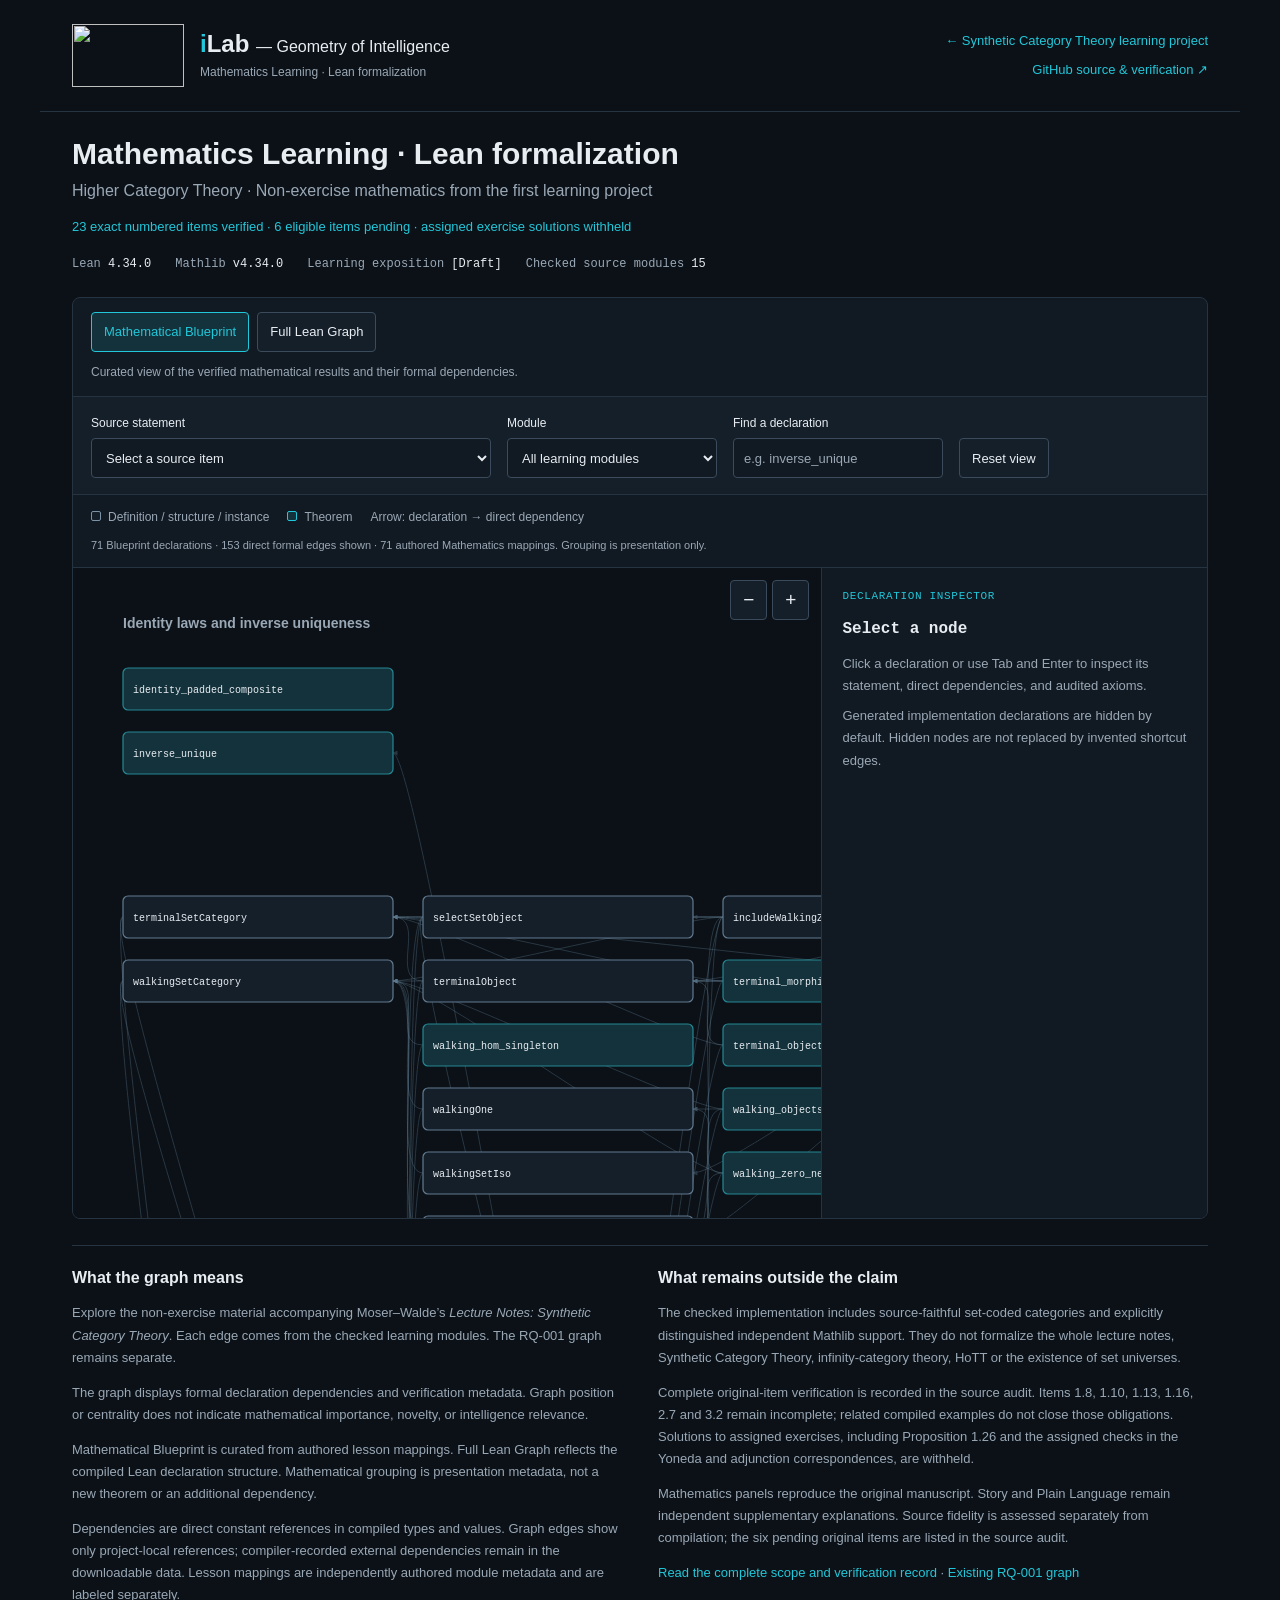
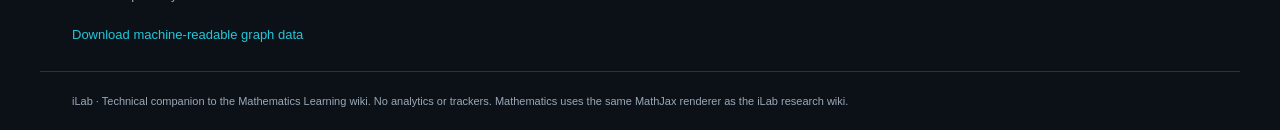
==== commit bd5472c3: "Publish original-only native chapters and preserve interactive source layers" ====
--- a/docs/formalization/mathematics-learning/index.html
+++ b/docs/formalization/mathematics-learning/index.html
@@ -1,6 +1,6 @@
 <!doctype html>
-<html lang="en"><head><meta charset="utf-8"><meta name="viewport" content="width=device-width,initial-scale=1"><meta name="description" content="Non-exercise category theory: checked Lean declarations, source-specific explanations and axiom audits."><title>Mathematics Learning · Lean formalization | iLab</title><link rel="stylesheet" href="style.css?v=learning-non-exercise-20261018-r2"><link rel="stylesheet" href="explanations/explanations.css?v=learning-non-exercise-20261018-r2"><script src="explanations/renderer.js?v=learning-non-exercise-20261018-r2" defer></script><script src="explanations/graph-adapter.js?v=learning-non-exercise-20261018-r2" defer></script><script src="explanations/statement-adapter.js?v=learning-non-exercise-20261018-r2" defer></script><script src="mathematics-view.js?v=learning-non-exercise-20261018-r2" defer></script><script src="blueprint-view.js?v=learning-non-exercise-20261018-r2" defer></script><script src="app.js?v=learning-non-exercise-20261018-r2" defer></script></head>
-<body><header><a href="https://iontlab.org/" class="brand"><img src="https://iontlab.org/lib/exe/fetch.php?media=wiki:logo.png" width="112" height="63" alt=""><span class="brand-copy"><span class="wordmark"><span class="brand-i">i</span>Lab <span class="brand-name">— Geometry of Intelligence</span></span><span class="artifact-label">Mathematics Learning · Lean formalization</span></span></a><nav aria-label="Artifact navigation"><a href="https://iontlab.org/doku.php?id=mathematics_learning:higher_category_theory:synthetic_category_theory:start">← Synthetic Category Theory learning project</a><a href="https://github.com/iontlab/geometry-of-intelligence/tree/main/formalization/mathematics-learning">GitHub source & verification ↗</a></nav></header>
-<main><h1>Mathematics Learning · Lean formalization</h1><p class="subtitle">Higher Category Theory · Non-exercise mathematics from the first learning project</p><p class="status">Checked ordinary-category material · assigned exercise solutions withheld</p><div class="facts"><span>Lean <b>4.34.0</b></span><span>Mathlib <b>v4.34.0</b></span><span>Learning exposition <b>[Draft]</b></span><span>Checked source modules <b>9</b></span></div>
+<html lang="en"><head><meta charset="utf-8"><meta name="viewport" content="width=device-width,initial-scale=1"><meta name="description" content="Non-exercise category theory: checked Lean declarations, source-specific explanations and axiom audits."><title>Mathematics Learning · Lean formalization | iLab</title><link rel="stylesheet" href="style.css?v=learning-native-20261018-final-r6"><link rel="stylesheet" href="explanations/explanations.css?v=learning-native-20261018-final-r6"><script src="explanations/renderer.js?v=learning-native-20261018-final-r6" defer></script><script src="explanations/graph-adapter.js?v=learning-native-20261018-final-r6" defer></script><script src="explanations/statement-adapter.js?v=learning-native-20261018-final-r6" defer></script><script src="mathematics-view.js?v=learning-native-20261018-final-r6" defer></script><script src="blueprint-view.js?v=learning-native-20261018-final-r6" defer></script><script src="app.js?v=learning-native-20261018-final-r6" defer></script></head>
+<body><header><a href="https://iontlab.org/" class="brand"><img src="https://iontlab.org/lib/exe/fetch.php?media=wiki:logo.png" width="112" height="63" alt=""><span class="brand-copy"><span class="wordmark"><span class="brand-i">i</span>Lab <span class="brand-name">— Geometry of Intelligence</span></span><span class="artifact-label">Mathematics Learning · Lean formalization</span></span></a><nav aria-label="Artifact navigation"><a href="https://iontlab.org/doku.php?id=mathematics_learning:higher_category_theory:synthetic_category_theory:start">← Synthetic Category Theory learning project</a><a href="https://github.com/iontlab/geometry-of-intelligence/tree/codex/source-faithful-native-manuscript/formalization/mathematics-learning">GitHub source & verification ↗</a></nav></header>
+<main><h1>Mathematics Learning · Lean formalization</h1><p class="subtitle">Higher Category Theory · Non-exercise mathematics from the first learning project</p><p class="status">23 exact numbered items verified · 6 eligible items pending · assigned exercise solutions withheld</p><div class="facts"><span>Lean <b>4.34.0</b></span><span>Mathlib <b>v4.34.0</b></span><span>Learning exposition <b>[Draft]</b></span><span>Checked source modules <b>15</b></span></div>
 <section class="explorer" aria-label="Formal declaration explorer"><div class="graph-modes" role="group" aria-label="Graph mode"><button id="mode-blueprint" type="button" aria-pressed="true">Mathematical Blueprint</button><button id="mode-lean" type="button" aria-pressed="false">Full Lean Graph</button><p id="mode-description">Curated view of the verified mathematical results and their formal dependencies.</p></div><div class="toolbar"><label>Source statement<select id="statement" disabled><option value="">Select a source item</option></select></label><label>Module<select id="module"><option value="all">All learning modules</option></select></label><label>Find a declaration<input id="search" type="search" placeholder="e.g. inverse_unique"></label><label class="check" id="generated-control" hidden><input id="generated" type="checkbox">Show generated declarations</label><button id="reset" type="button">Reset view</button></div><div class="legend"><span><i class="def"></i>Definition / structure / instance</span><span><i class="thm"></i>Theorem</span><span>Arrow: declaration → direct dependency</span></div><p id="count" role="status">Loading compiled metadata…</p><div class="workspace"><div class="diagram"><div class="zoom"><button id="zoom-out" aria-label="Zoom out">−</button><button id="zoom-in" aria-label="Zoom in">+</button></div><div id="viewport" tabindex="0" aria-label="Scrollable dependency graph"><svg id="graph" role="group" aria-label="Project-local Lean dependency graph"></svg></div></div><aside id="detail" aria-label="Declaration details"><div class="detail-label">DECLARATION INSPECTOR</div><h2>Select a node</h2><p>Click a declaration or use Tab and Enter to inspect its statement, direct dependencies, and audited axioms.</p><p>Generated implementation declarations are hidden by default. Hidden nodes are not replaced by invented shortcut edges.</p></aside></div></section>
-<section class="notes"><div><h2>What the graph means</h2><p class="intro">Explore the non-exercise material accompanying Moser–Walde’s <em>Lecture Notes: Synthetic Category Theory</em>. Each edge comes from the nine checked learning modules. The RQ-001 graph remains separate.</p><p id="disclaimer">The graph displays formal declaration dependencies and verification metadata. Graph position or centrality does not indicate mathematical importance, novelty, or intelligence relevance.</p><p>Mathematical Blueprint is curated from authored lesson mappings. Full Lean Graph reflects the compiled Lean declaration structure. Mathematical grouping is presentation metadata, not a new theorem or an additional dependency.</p><p>Dependencies are direct constant references in compiled types and values. Graph edges show only project-local references; compiler-recorded external dependencies remain in the downloadable data. Lesson mappings are independently authored module metadata and are labeled separately.</p><a href="data.json">Download machine-readable graph data</a></div><div><h2>What remains outside the claim</h2><p class="scope">These declarations check ordinary Mathlib category theory. They do not formalize the whole lecture notes, Synthetic Category Theory, infinity-category theory, HoTT or the existence of set universes.</p><p>Checked scope includes ordinary category definitions and examples, non-exercise Yoneda consequences, adjunction examples, the equivalence criterion, set-universe assumptions, and paths up to endpoint-fixed homotopy. Source items retain their individual limitations. Solutions to assigned exercises, including Proposition 1.26 and the assigned checks in the Yoneda and adjunction correspondences, are withheld.</p><p>Mathematical explanations and proof sketches are independently authored educational metadata, distinct from compiler output. No mathematical novelty is claimed.</p><p><a href="https://iontlab.org/doku.php?id=mathematics_learning:higher_category_theory:synthetic_category_theory:verification">Read the complete scope and verification record</a> · <a href="https://iontlab.org/formalization/rq001/">Existing RQ-001 graph</a></p></div></section></main><footer>iLab · Technical companion to the Mathematics Learning wiki. No analytics or trackers. Mathematics uses the same MathJax renderer as the iLab research wiki.</footer></body></html>
+<section class="notes"><div><h2>What the graph means</h2><p class="intro">Explore the non-exercise material accompanying Moser–Walde’s <em>Lecture Notes: Synthetic Category Theory</em>. Each edge comes from the checked learning modules. The RQ-001 graph remains separate.</p><p id="disclaimer">The graph displays formal declaration dependencies and verification metadata. Graph position or centrality does not indicate mathematical importance, novelty, or intelligence relevance.</p><p>Mathematical Blueprint is curated from authored lesson mappings. Full Lean Graph reflects the compiled Lean declaration structure. Mathematical grouping is presentation metadata, not a new theorem or an additional dependency.</p><p>Dependencies are direct constant references in compiled types and values. Graph edges show only project-local references; compiler-recorded external dependencies remain in the downloadable data. Lesson mappings are independently authored module metadata and are labeled separately.</p><a href="data.json">Download machine-readable graph data</a></div><div><h2>What remains outside the claim</h2><p class="scope">The checked implementation includes source-faithful set-coded categories and explicitly distinguished independent Mathlib support. They do not formalize the whole lecture notes, Synthetic Category Theory, infinity-category theory, HoTT or the existence of set universes.</p><p>Complete original-item verification is recorded in the source audit. Items 1.8, 1.10, 1.13, 1.16, 2.7 and 3.2 remain incomplete; related compiled examples do not close those obligations. Solutions to assigned exercises, including Proposition 1.26 and the assigned checks in the Yoneda and adjunction correspondences, are withheld.</p><p>Mathematics panels reproduce the original manuscript. Story and Plain Language remain independent supplementary explanations. Source fidelity is assessed separately from compilation; the six pending original items are listed in the source audit.</p><p><a href="https://iontlab.org/doku.php?id=mathematics_learning:higher_category_theory:synthetic_category_theory:verification">Read the complete scope and verification record</a> · <a href="https://iontlab.org/formalization/rq001/">Existing RQ-001 graph</a></p></div></section></main><footer>iLab · Technical companion to the Mathematics Learning wiki. No analytics or trackers. Mathematics uses the same MathJax renderer as the iLab research wiki.</footer></body></html>
--- a/docs/formalization/mathematics-learning/explanations/explanations.css
+++ b/docs/formalization/mathematics-learning/explanations/explanations.css
@@ -23,3 +23,7 @@
 .ilab-explain[hidden] {display:none;}
 @media(max-width:480px){.ilab-explain-panel{padding:.6rem}.ilab-explain dd{margin-left:.4rem}}
 @media print{.ilab-explain{display:none!important}}
+.ilab-native-source {line-height:1.65; overflow-x:auto;}
+.ilab-native-source svg[version="1.1"] {max-width:100%;height:auto;}
+.ilab-native-source svg[version="1.1"] [fill="#000"],.ilab-native-source svg[version="1.1"] [fill="black"] {fill:currentColor;}
+.ilab-native-source svg[version="1.1"] [stroke="#000"],.ilab-native-source svg[version="1.1"] [stroke="black"] {stroke:currentColor;}
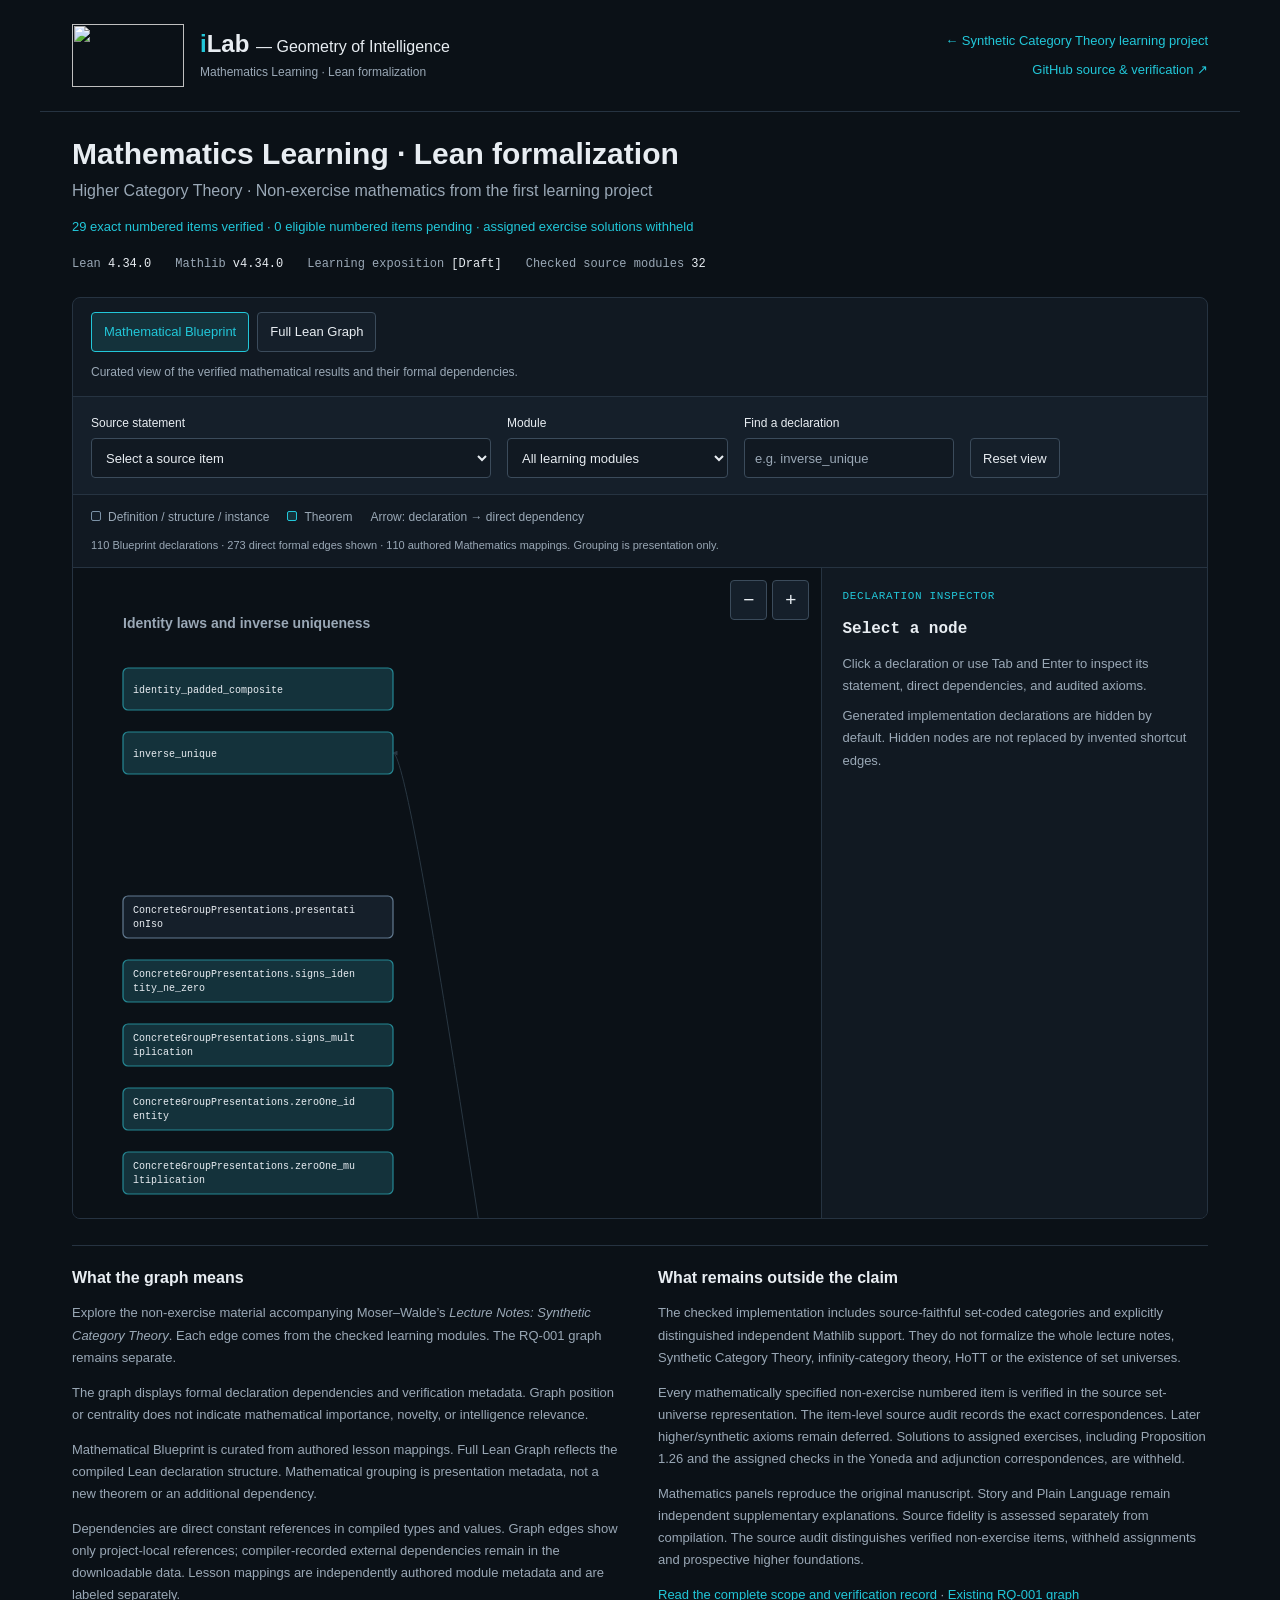
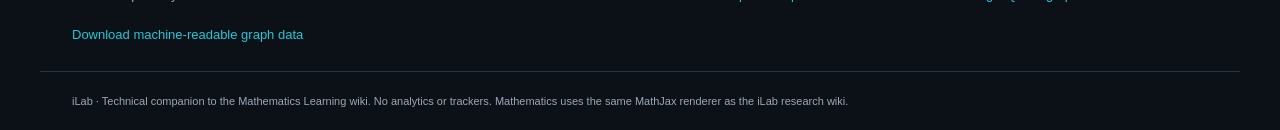
==== commit 10f2b23f: "Publish complete eligible source mappings and verified native release evidence" ====
--- a/docs/formalization/mathematics-learning/index.html
+++ b/docs/formalization/mathematics-learning/index.html
@@ -1,6 +1,6 @@
 <!doctype html>
-<html lang="en"><head><meta charset="utf-8"><meta name="viewport" content="width=device-width,initial-scale=1"><meta name="description" content="Non-exercise category theory: checked Lean declarations, source-specific explanations and axiom audits."><title>Mathematics Learning · Lean formalization | iLab</title><link rel="stylesheet" href="style.css?v=learning-native-20261018-final-r6"><link rel="stylesheet" href="explanations/explanations.css?v=learning-native-20261018-final-r6"><script src="explanations/renderer.js?v=learning-native-20261018-final-r6" defer></script><script src="explanations/graph-adapter.js?v=learning-native-20261018-final-r6" defer></script><script src="explanations/statement-adapter.js?v=learning-native-20261018-final-r6" defer></script><script src="mathematics-view.js?v=learning-native-20261018-final-r6" defer></script><script src="blueprint-view.js?v=learning-native-20261018-final-r6" defer></script><script src="app.js?v=learning-native-20261018-final-r6" defer></script></head>
+<html lang="en"><head><meta charset="utf-8"><meta name="viewport" content="width=device-width,initial-scale=1"><meta name="description" content="Non-exercise category theory: checked Lean declarations, source-specific explanations and axiom audits."><title>Mathematics Learning · Lean formalization | iLab</title><link rel="stylesheet" href="style.css?v=learning-native-20261018-verified-r7"><link rel="stylesheet" href="explanations/explanations.css?v=learning-native-20261018-verified-r7"><script src="explanations/renderer.js?v=learning-native-20261018-verified-r7" defer></script><script src="explanations/graph-adapter.js?v=learning-native-20261018-verified-r7" defer></script><script src="explanations/statement-adapter.js?v=learning-native-20261018-verified-r7" defer></script><script src="mathematics-view.js?v=learning-native-20261018-verified-r7" defer></script><script src="blueprint-view.js?v=learning-native-20261018-verified-r7" defer></script><script src="app.js?v=learning-native-20261018-verified-r7" defer></script></head>
 <body><header><a href="https://iontlab.org/" class="brand"><img src="https://iontlab.org/lib/exe/fetch.php?media=wiki:logo.png" width="112" height="63" alt=""><span class="brand-copy"><span class="wordmark"><span class="brand-i">i</span>Lab <span class="brand-name">— Geometry of Intelligence</span></span><span class="artifact-label">Mathematics Learning · Lean formalization</span></span></a><nav aria-label="Artifact navigation"><a href="https://iontlab.org/doku.php?id=mathematics_learning:higher_category_theory:synthetic_category_theory:start">← Synthetic Category Theory learning project</a><a href="https://github.com/iontlab/geometry-of-intelligence/tree/codex/source-faithful-native-manuscript/formalization/mathematics-learning">GitHub source & verification ↗</a></nav></header>
-<main><h1>Mathematics Learning · Lean formalization</h1><p class="subtitle">Higher Category Theory · Non-exercise mathematics from the first learning project</p><p class="status">23 exact numbered items verified · 6 eligible items pending · assigned exercise solutions withheld</p><div class="facts"><span>Lean <b>4.34.0</b></span><span>Mathlib <b>v4.34.0</b></span><span>Learning exposition <b>[Draft]</b></span><span>Checked source modules <b>15</b></span></div>
+<main><h1>Mathematics Learning · Lean formalization</h1><p class="subtitle">Higher Category Theory · Non-exercise mathematics from the first learning project</p><p class="status">29 exact numbered items verified · 0 eligible numbered items pending · assigned exercise solutions withheld</p><div class="facts"><span>Lean <b>4.34.0</b></span><span>Mathlib <b>v4.34.0</b></span><span>Learning exposition <b>[Draft]</b></span><span>Checked source modules <b>32</b></span></div>
 <section class="explorer" aria-label="Formal declaration explorer"><div class="graph-modes" role="group" aria-label="Graph mode"><button id="mode-blueprint" type="button" aria-pressed="true">Mathematical Blueprint</button><button id="mode-lean" type="button" aria-pressed="false">Full Lean Graph</button><p id="mode-description">Curated view of the verified mathematical results and their formal dependencies.</p></div><div class="toolbar"><label>Source statement<select id="statement" disabled><option value="">Select a source item</option></select></label><label>Module<select id="module"><option value="all">All learning modules</option></select></label><label>Find a declaration<input id="search" type="search" placeholder="e.g. inverse_unique"></label><label class="check" id="generated-control" hidden><input id="generated" type="checkbox">Show generated declarations</label><button id="reset" type="button">Reset view</button></div><div class="legend"><span><i class="def"></i>Definition / structure / instance</span><span><i class="thm"></i>Theorem</span><span>Arrow: declaration → direct dependency</span></div><p id="count" role="status">Loading compiled metadata…</p><div class="workspace"><div class="diagram"><div class="zoom"><button id="zoom-out" aria-label="Zoom out">−</button><button id="zoom-in" aria-label="Zoom in">+</button></div><div id="viewport" tabindex="0" aria-label="Scrollable dependency graph"><svg id="graph" role="group" aria-label="Project-local Lean dependency graph"></svg></div></div><aside id="detail" aria-label="Declaration details"><div class="detail-label">DECLARATION INSPECTOR</div><h2>Select a node</h2><p>Click a declaration or use Tab and Enter to inspect its statement, direct dependencies, and audited axioms.</p><p>Generated implementation declarations are hidden by default. Hidden nodes are not replaced by invented shortcut edges.</p></aside></div></section>
-<section class="notes"><div><h2>What the graph means</h2><p class="intro">Explore the non-exercise material accompanying Moser–Walde’s <em>Lecture Notes: Synthetic Category Theory</em>. Each edge comes from the checked learning modules. The RQ-001 graph remains separate.</p><p id="disclaimer">The graph displays formal declaration dependencies and verification metadata. Graph position or centrality does not indicate mathematical importance, novelty, or intelligence relevance.</p><p>Mathematical Blueprint is curated from authored lesson mappings. Full Lean Graph reflects the compiled Lean declaration structure. Mathematical grouping is presentation metadata, not a new theorem or an additional dependency.</p><p>Dependencies are direct constant references in compiled types and values. Graph edges show only project-local references; compiler-recorded external dependencies remain in the downloadable data. Lesson mappings are independently authored module metadata and are labeled separately.</p><a href="data.json">Download machine-readable graph data</a></div><div><h2>What remains outside the claim</h2><p class="scope">The checked implementation includes source-faithful set-coded categories and explicitly distinguished independent Mathlib support. They do not formalize the whole lecture notes, Synthetic Category Theory, infinity-category theory, HoTT or the existence of set universes.</p><p>Complete original-item verification is recorded in the source audit. Items 1.8, 1.10, 1.13, 1.16, 2.7 and 3.2 remain incomplete; related compiled examples do not close those obligations. Solutions to assigned exercises, including Proposition 1.26 and the assigned checks in the Yoneda and adjunction correspondences, are withheld.</p><p>Mathematics panels reproduce the original manuscript. Story and Plain Language remain independent supplementary explanations. Source fidelity is assessed separately from compilation; the six pending original items are listed in the source audit.</p><p><a href="https://iontlab.org/doku.php?id=mathematics_learning:higher_category_theory:synthetic_category_theory:verification">Read the complete scope and verification record</a> · <a href="https://iontlab.org/formalization/rq001/">Existing RQ-001 graph</a></p></div></section></main><footer>iLab · Technical companion to the Mathematics Learning wiki. No analytics or trackers. Mathematics uses the same MathJax renderer as the iLab research wiki.</footer></body></html>
+<section class="notes"><div><h2>What the graph means</h2><p class="intro">Explore the non-exercise material accompanying Moser–Walde’s <em>Lecture Notes: Synthetic Category Theory</em>. Each edge comes from the checked learning modules. The RQ-001 graph remains separate.</p><p id="disclaimer">The graph displays formal declaration dependencies and verification metadata. Graph position or centrality does not indicate mathematical importance, novelty, or intelligence relevance.</p><p>Mathematical Blueprint is curated from authored lesson mappings. Full Lean Graph reflects the compiled Lean declaration structure. Mathematical grouping is presentation metadata, not a new theorem or an additional dependency.</p><p>Dependencies are direct constant references in compiled types and values. Graph edges show only project-local references; compiler-recorded external dependencies remain in the downloadable data. Lesson mappings are independently authored module metadata and are labeled separately.</p><a href="data.json">Download machine-readable graph data</a></div><div><h2>What remains outside the claim</h2><p class="scope">The checked implementation includes source-faithful set-coded categories and explicitly distinguished independent Mathlib support. They do not formalize the whole lecture notes, Synthetic Category Theory, infinity-category theory, HoTT or the existence of set universes.</p><p>Every mathematically specified non-exercise numbered item is verified in the source set-universe representation. The item-level source audit records the exact correspondences. Later higher/synthetic axioms remain deferred. Solutions to assigned exercises, including Proposition 1.26 and the assigned checks in the Yoneda and adjunction correspondences, are withheld.</p><p>Mathematics panels reproduce the original manuscript. Story and Plain Language remain independent supplementary explanations. Source fidelity is assessed separately from compilation. The source audit distinguishes verified non-exercise items, withheld assignments and prospective higher foundations.</p><p><a href="https://iontlab.org/doku.php?id=mathematics_learning:higher_category_theory:synthetic_category_theory:verification">Read the complete scope and verification record</a> · <a href="https://iontlab.org/formalization/rq001/">Existing RQ-001 graph</a></p></div></section></main><footer>iLab · Technical companion to the Mathematics Learning wiki. No analytics or trackers. Mathematics uses the same MathJax renderer as the iLab research wiki.</footer></body></html>
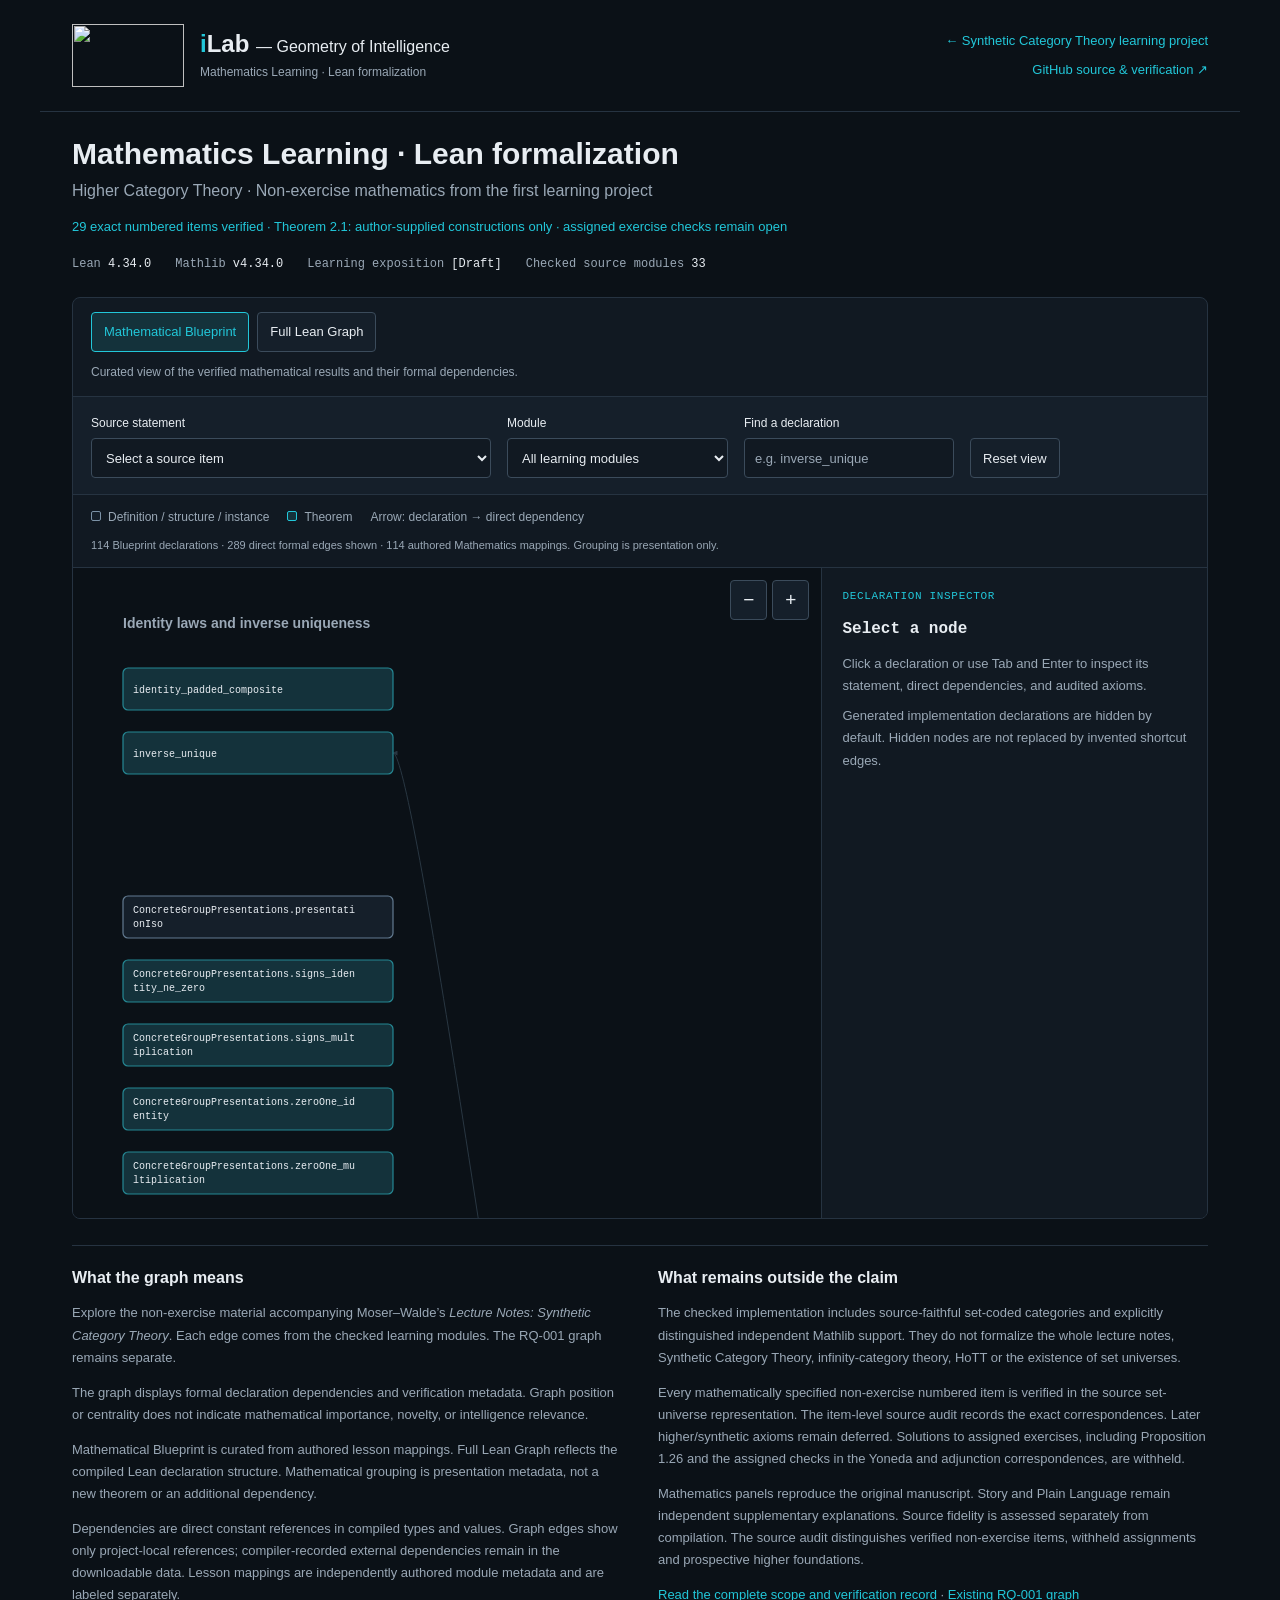
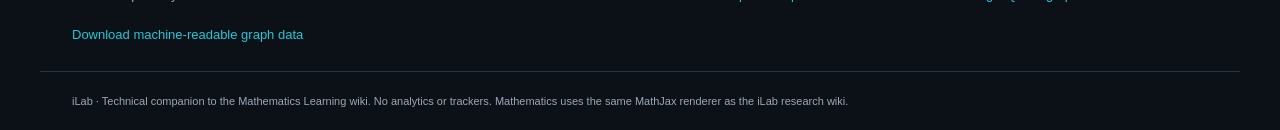
==== commit 6eed7aba: "Bind partial Yoneda constructions to source panels and compiler audit" ====
--- a/docs/formalization/mathematics-learning/index.html
+++ b/docs/formalization/mathematics-learning/index.html
@@ -1,6 +1,6 @@
 <!doctype html>
 <html lang="en"><head><meta charset="utf-8"><meta name="viewport" content="width=device-width,initial-scale=1"><meta name="description" content="Non-exercise category theory: checked Lean declarations, source-specific explanations and axiom audits."><title>Mathematics Learning · Lean formalization | iLab</title><link rel="stylesheet" href="style.css?v=learning-native-20261018-verified-r7"><link rel="stylesheet" href="explanations/explanations.css?v=learning-native-20261018-verified-r7"><script src="explanations/renderer.js?v=learning-native-20261018-verified-r7" defer></script><script src="explanations/graph-adapter.js?v=learning-native-20261018-verified-r7" defer></script><script src="explanations/statement-adapter.js?v=learning-native-20261018-verified-r7" defer></script><script src="mathematics-view.js?v=learning-native-20261018-verified-r7" defer></script><script src="blueprint-view.js?v=learning-native-20261018-verified-r7" defer></script><script src="app.js?v=learning-native-20261018-verified-r7" defer></script></head>
-<body><header><a href="https://iontlab.org/" class="brand"><img src="https://iontlab.org/lib/exe/fetch.php?media=wiki:logo.png" width="112" height="63" alt=""><span class="brand-copy"><span class="wordmark"><span class="brand-i">i</span>Lab <span class="brand-name">— Geometry of Intelligence</span></span><span class="artifact-label">Mathematics Learning · Lean formalization</span></span></a><nav aria-label="Artifact navigation"><a href="https://iontlab.org/doku.php?id=mathematics_learning:higher_category_theory:synthetic_category_theory:start">← Synthetic Category Theory learning project</a><a href="https://github.com/iontlab/geometry-of-intelligence/tree/codex/source-faithful-native-manuscript/formalization/mathematics-learning">GitHub source & verification ↗</a></nav></header>
-<main><h1>Mathematics Learning · Lean formalization</h1><p class="subtitle">Higher Category Theory · Non-exercise mathematics from the first learning project</p><p class="status">29 exact numbered items verified · 0 eligible numbered items pending · assigned exercise solutions withheld</p><div class="facts"><span>Lean <b>4.34.0</b></span><span>Mathlib <b>v4.34.0</b></span><span>Learning exposition <b>[Draft]</b></span><span>Checked source modules <b>32</b></span></div>
+<body><header><a href="https://iontlab.org/" class="brand"><img src="https://iontlab.org/lib/exe/fetch.php?media=wiki:logo.png" width="112" height="63" alt=""><span class="brand-copy"><span class="wordmark"><span class="brand-i">i</span>Lab <span class="brand-name">— Geometry of Intelligence</span></span><span class="artifact-label">Mathematics Learning · Lean formalization</span></span></a><nav aria-label="Artifact navigation"><a href="https://iontlab.org/doku.php?id=mathematics_learning:higher_category_theory:synthetic_category_theory:start">← Synthetic Category Theory learning project</a><a href="https://github.com/iontlab/geometry-of-intelligence/tree/main/formalization/mathematics-learning">GitHub source & verification ↗</a></nav></header>
+<main><h1>Mathematics Learning · Lean formalization</h1><p class="subtitle">Higher Category Theory · Non-exercise mathematics from the first learning project</p><p class="status">29 exact numbered items verified · Theorem 2.1: author-supplied constructions only · assigned exercise checks remain open</p><div class="facts"><span>Lean <b>4.34.0</b></span><span>Mathlib <b>v4.34.0</b></span><span>Learning exposition <b>[Draft]</b></span><span>Checked source modules <b>33</b></span></div>
 <section class="explorer" aria-label="Formal declaration explorer"><div class="graph-modes" role="group" aria-label="Graph mode"><button id="mode-blueprint" type="button" aria-pressed="true">Mathematical Blueprint</button><button id="mode-lean" type="button" aria-pressed="false">Full Lean Graph</button><p id="mode-description">Curated view of the verified mathematical results and their formal dependencies.</p></div><div class="toolbar"><label>Source statement<select id="statement" disabled><option value="">Select a source item</option></select></label><label>Module<select id="module"><option value="all">All learning modules</option></select></label><label>Find a declaration<input id="search" type="search" placeholder="e.g. inverse_unique"></label><label class="check" id="generated-control" hidden><input id="generated" type="checkbox">Show generated declarations</label><button id="reset" type="button">Reset view</button></div><div class="legend"><span><i class="def"></i>Definition / structure / instance</span><span><i class="thm"></i>Theorem</span><span>Arrow: declaration → direct dependency</span></div><p id="count" role="status">Loading compiled metadata…</p><div class="workspace"><div class="diagram"><div class="zoom"><button id="zoom-out" aria-label="Zoom out">−</button><button id="zoom-in" aria-label="Zoom in">+</button></div><div id="viewport" tabindex="0" aria-label="Scrollable dependency graph"><svg id="graph" role="group" aria-label="Project-local Lean dependency graph"></svg></div></div><aside id="detail" aria-label="Declaration details"><div class="detail-label">DECLARATION INSPECTOR</div><h2>Select a node</h2><p>Click a declaration or use Tab and Enter to inspect its statement, direct dependencies, and audited axioms.</p><p>Generated implementation declarations are hidden by default. Hidden nodes are not replaced by invented shortcut edges.</p></aside></div></section>
 <section class="notes"><div><h2>What the graph means</h2><p class="intro">Explore the non-exercise material accompanying Moser–Walde’s <em>Lecture Notes: Synthetic Category Theory</em>. Each edge comes from the checked learning modules. The RQ-001 graph remains separate.</p><p id="disclaimer">The graph displays formal declaration dependencies and verification metadata. Graph position or centrality does not indicate mathematical importance, novelty, or intelligence relevance.</p><p>Mathematical Blueprint is curated from authored lesson mappings. Full Lean Graph reflects the compiled Lean declaration structure. Mathematical grouping is presentation metadata, not a new theorem or an additional dependency.</p><p>Dependencies are direct constant references in compiled types and values. Graph edges show only project-local references; compiler-recorded external dependencies remain in the downloadable data. Lesson mappings are independently authored module metadata and are labeled separately.</p><a href="data.json">Download machine-readable graph data</a></div><div><h2>What remains outside the claim</h2><p class="scope">The checked implementation includes source-faithful set-coded categories and explicitly distinguished independent Mathlib support. They do not formalize the whole lecture notes, Synthetic Category Theory, infinity-category theory, HoTT or the existence of set universes.</p><p>Every mathematically specified non-exercise numbered item is verified in the source set-universe representation. The item-level source audit records the exact correspondences. Later higher/synthetic axioms remain deferred. Solutions to assigned exercises, including Proposition 1.26 and the assigned checks in the Yoneda and adjunction correspondences, are withheld.</p><p>Mathematics panels reproduce the original manuscript. Story and Plain Language remain independent supplementary explanations. Source fidelity is assessed separately from compilation. The source audit distinguishes verified non-exercise items, withheld assignments and prospective higher foundations.</p><p><a href="https://iontlab.org/doku.php?id=mathematics_learning:higher_category_theory:synthetic_category_theory:verification">Read the complete scope and verification record</a> · <a href="https://iontlab.org/formalization/rq001/">Existing RQ-001 graph</a></p></div></section></main><footer>iLab · Technical companion to the Mathematics Learning wiki. No analytics or trackers. Mathematics uses the same MathJax renderer as the iLab research wiki.</footer></body></html>
--- a/docs/formalization/mathematics-learning/explanations/explanations.css
+++ b/docs/formalization/mathematics-learning/explanations/explanations.css
@@ -27,3 +27,17 @@
 .ilab-native-source svg[version="1.1"] {max-width:100%;height:auto;}
 .ilab-native-source svg[version="1.1"] [fill="#000"],.ilab-native-source svg[version="1.1"] [fill="black"] {fill:currentColor;}
 .ilab-native-source svg[version="1.1"] [stroke="#000"],.ilab-native-source svg[version="1.1"] [stroke="black"] {stroke:currentColor;}
+
+/* Original manuscript only: reserve layout space for enlarged TikZ vectors. */
+#dokuwiki__content .page:has(> #ilab-learning-binding) .level3 > svg[version="1.1"]:not(.ilab-explain *) {
+  width:auto;
+  height:auto;
+  zoom:1.5;
+  max-width:100%;
+}
+/* Undo the theme's fixed SVG height for display math and standalone QEDs. */
+#dokuwiki__content .page:has(> #ilab-learning-binding) .level3 mjx-container[display="true"] > svg:not(.ilab-explain *),
+#dokuwiki__content .page:has(> #ilab-learning-binding) .level3 mjx-container > svg:has(> g > g[data-mml-node="math"] > g[data-mml-node="mi"]:only-child > use[data-c="25FB"]):not(.ilab-explain *) {
+  width:auto;
+  height:auto;
+}
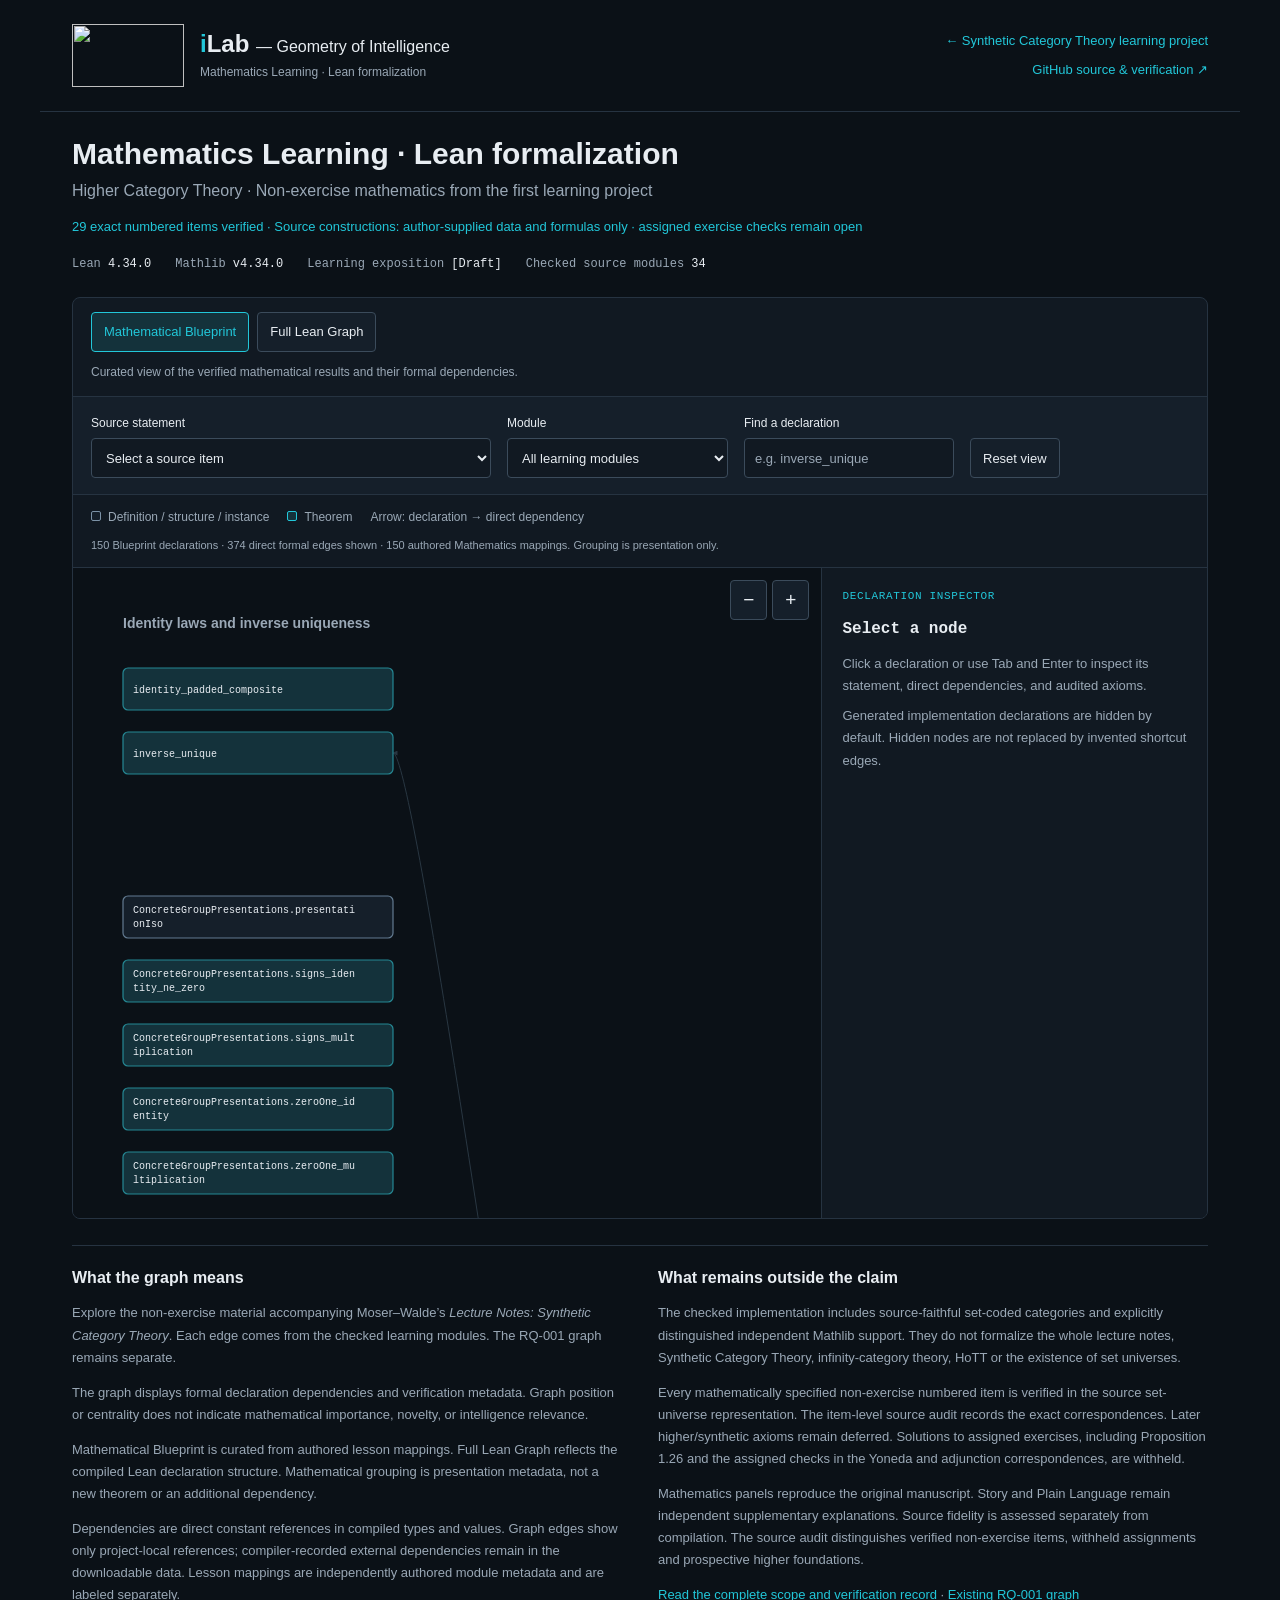
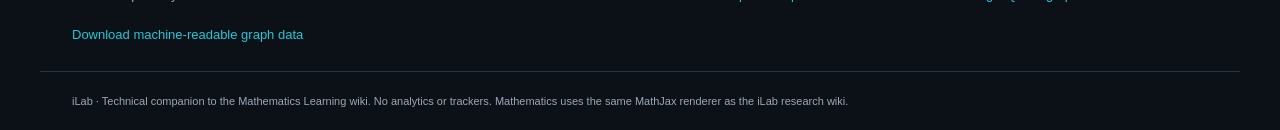
==== commit e1dfad4c: "Bind ten authored SCT source repairs and configure learning registry capacity" ====
--- a/docs/formalization/mathematics-learning/index.html
+++ b/docs/formalization/mathematics-learning/index.html
@@ -1,6 +1,6 @@
 <!doctype html>
 <html lang="en"><head><meta charset="utf-8"><meta name="viewport" content="width=device-width,initial-scale=1"><meta name="description" content="Non-exercise category theory: checked Lean declarations, source-specific explanations and axiom audits."><title>Mathematics Learning · Lean formalization | iLab</title><link rel="stylesheet" href="style.css?v=learning-native-20261018-verified-r7"><link rel="stylesheet" href="explanations/explanations.css?v=learning-native-20261018-verified-r7"><script src="explanations/renderer.js?v=learning-native-20261018-verified-r7" defer></script><script src="explanations/graph-adapter.js?v=learning-native-20261018-verified-r7" defer></script><script src="explanations/statement-adapter.js?v=learning-native-20261018-verified-r7" defer></script><script src="mathematics-view.js?v=learning-native-20261018-verified-r7" defer></script><script src="blueprint-view.js?v=learning-native-20261018-verified-r7" defer></script><script src="app.js?v=learning-native-20261018-verified-r7" defer></script></head>
 <body><header><a href="https://iontlab.org/" class="brand"><img src="https://iontlab.org/lib/exe/fetch.php?media=wiki:logo.png" width="112" height="63" alt=""><span class="brand-copy"><span class="wordmark"><span class="brand-i">i</span>Lab <span class="brand-name">— Geometry of Intelligence</span></span><span class="artifact-label">Mathematics Learning · Lean formalization</span></span></a><nav aria-label="Artifact navigation"><a href="https://iontlab.org/doku.php?id=mathematics_learning:higher_category_theory:synthetic_category_theory:start">← Synthetic Category Theory learning project</a><a href="https://github.com/iontlab/geometry-of-intelligence/tree/main/formalization/mathematics-learning">GitHub source & verification ↗</a></nav></header>
-<main><h1>Mathematics Learning · Lean formalization</h1><p class="subtitle">Higher Category Theory · Non-exercise mathematics from the first learning project</p><p class="status">29 exact numbered items verified · Theorem 2.1: author-supplied constructions only · assigned exercise checks remain open</p><div class="facts"><span>Lean <b>4.34.0</b></span><span>Mathlib <b>v4.34.0</b></span><span>Learning exposition <b>[Draft]</b></span><span>Checked source modules <b>33</b></span></div>
+<main><h1>Mathematics Learning · Lean formalization</h1><p class="subtitle">Higher Category Theory · Non-exercise mathematics from the first learning project</p><p class="status">29 exact numbered items verified · Source constructions: author-supplied data and formulas only · assigned exercise checks remain open</p><div class="facts"><span>Lean <b>4.34.0</b></span><span>Mathlib <b>v4.34.0</b></span><span>Learning exposition <b>[Draft]</b></span><span>Checked source modules <b>34</b></span></div>
 <section class="explorer" aria-label="Formal declaration explorer"><div class="graph-modes" role="group" aria-label="Graph mode"><button id="mode-blueprint" type="button" aria-pressed="true">Mathematical Blueprint</button><button id="mode-lean" type="button" aria-pressed="false">Full Lean Graph</button><p id="mode-description">Curated view of the verified mathematical results and their formal dependencies.</p></div><div class="toolbar"><label>Source statement<select id="statement" disabled><option value="">Select a source item</option></select></label><label>Module<select id="module"><option value="all">All learning modules</option></select></label><label>Find a declaration<input id="search" type="search" placeholder="e.g. inverse_unique"></label><label class="check" id="generated-control" hidden><input id="generated" type="checkbox">Show generated declarations</label><button id="reset" type="button">Reset view</button></div><div class="legend"><span><i class="def"></i>Definition / structure / instance</span><span><i class="thm"></i>Theorem</span><span>Arrow: declaration → direct dependency</span></div><p id="count" role="status">Loading compiled metadata…</p><div class="workspace"><div class="diagram"><div class="zoom"><button id="zoom-out" aria-label="Zoom out">−</button><button id="zoom-in" aria-label="Zoom in">+</button></div><div id="viewport" tabindex="0" aria-label="Scrollable dependency graph"><svg id="graph" role="group" aria-label="Project-local Lean dependency graph"></svg></div></div><aside id="detail" aria-label="Declaration details"><div class="detail-label">DECLARATION INSPECTOR</div><h2>Select a node</h2><p>Click a declaration or use Tab and Enter to inspect its statement, direct dependencies, and audited axioms.</p><p>Generated implementation declarations are hidden by default. Hidden nodes are not replaced by invented shortcut edges.</p></aside></div></section>
 <section class="notes"><div><h2>What the graph means</h2><p class="intro">Explore the non-exercise material accompanying Moser–Walde’s <em>Lecture Notes: Synthetic Category Theory</em>. Each edge comes from the checked learning modules. The RQ-001 graph remains separate.</p><p id="disclaimer">The graph displays formal declaration dependencies and verification metadata. Graph position or centrality does not indicate mathematical importance, novelty, or intelligence relevance.</p><p>Mathematical Blueprint is curated from authored lesson mappings. Full Lean Graph reflects the compiled Lean declaration structure. Mathematical grouping is presentation metadata, not a new theorem or an additional dependency.</p><p>Dependencies are direct constant references in compiled types and values. Graph edges show only project-local references; compiler-recorded external dependencies remain in the downloadable data. Lesson mappings are independently authored module metadata and are labeled separately.</p><a href="data.json">Download machine-readable graph data</a></div><div><h2>What remains outside the claim</h2><p class="scope">The checked implementation includes source-faithful set-coded categories and explicitly distinguished independent Mathlib support. They do not formalize the whole lecture notes, Synthetic Category Theory, infinity-category theory, HoTT or the existence of set universes.</p><p>Every mathematically specified non-exercise numbered item is verified in the source set-universe representation. The item-level source audit records the exact correspondences. Later higher/synthetic axioms remain deferred. Solutions to assigned exercises, including Proposition 1.26 and the assigned checks in the Yoneda and adjunction correspondences, are withheld.</p><p>Mathematics panels reproduce the original manuscript. Story and Plain Language remain independent supplementary explanations. Source fidelity is assessed separately from compilation. The source audit distinguishes verified non-exercise items, withheld assignments and prospective higher foundations.</p><p><a href="https://iontlab.org/doku.php?id=mathematics_learning:higher_category_theory:synthetic_category_theory:verification">Read the complete scope and verification record</a> · <a href="https://iontlab.org/formalization/rq001/">Existing RQ-001 graph</a></p></div></section></main><footer>iLab · Technical companion to the Mathematics Learning wiki. No analytics or trackers. Mathematics uses the same MathJax renderer as the iLab research wiki.</footer></body></html>
